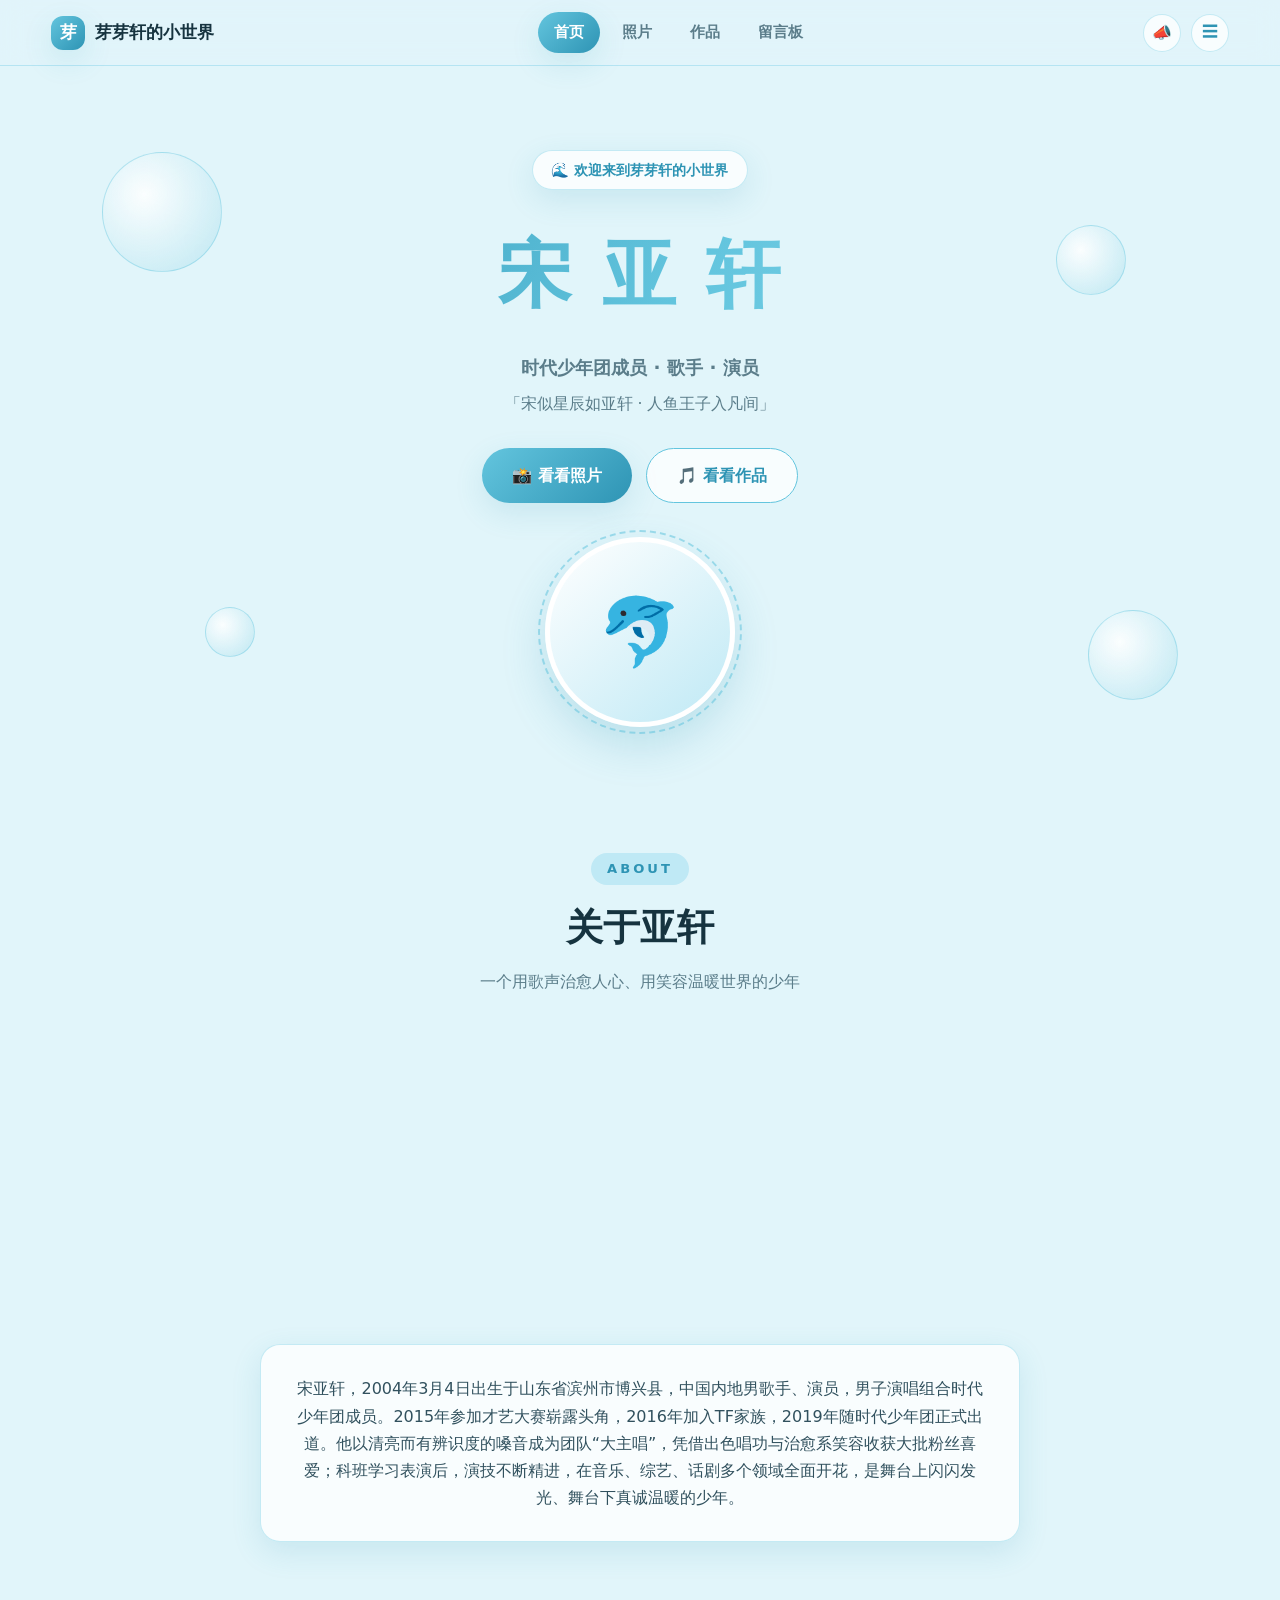
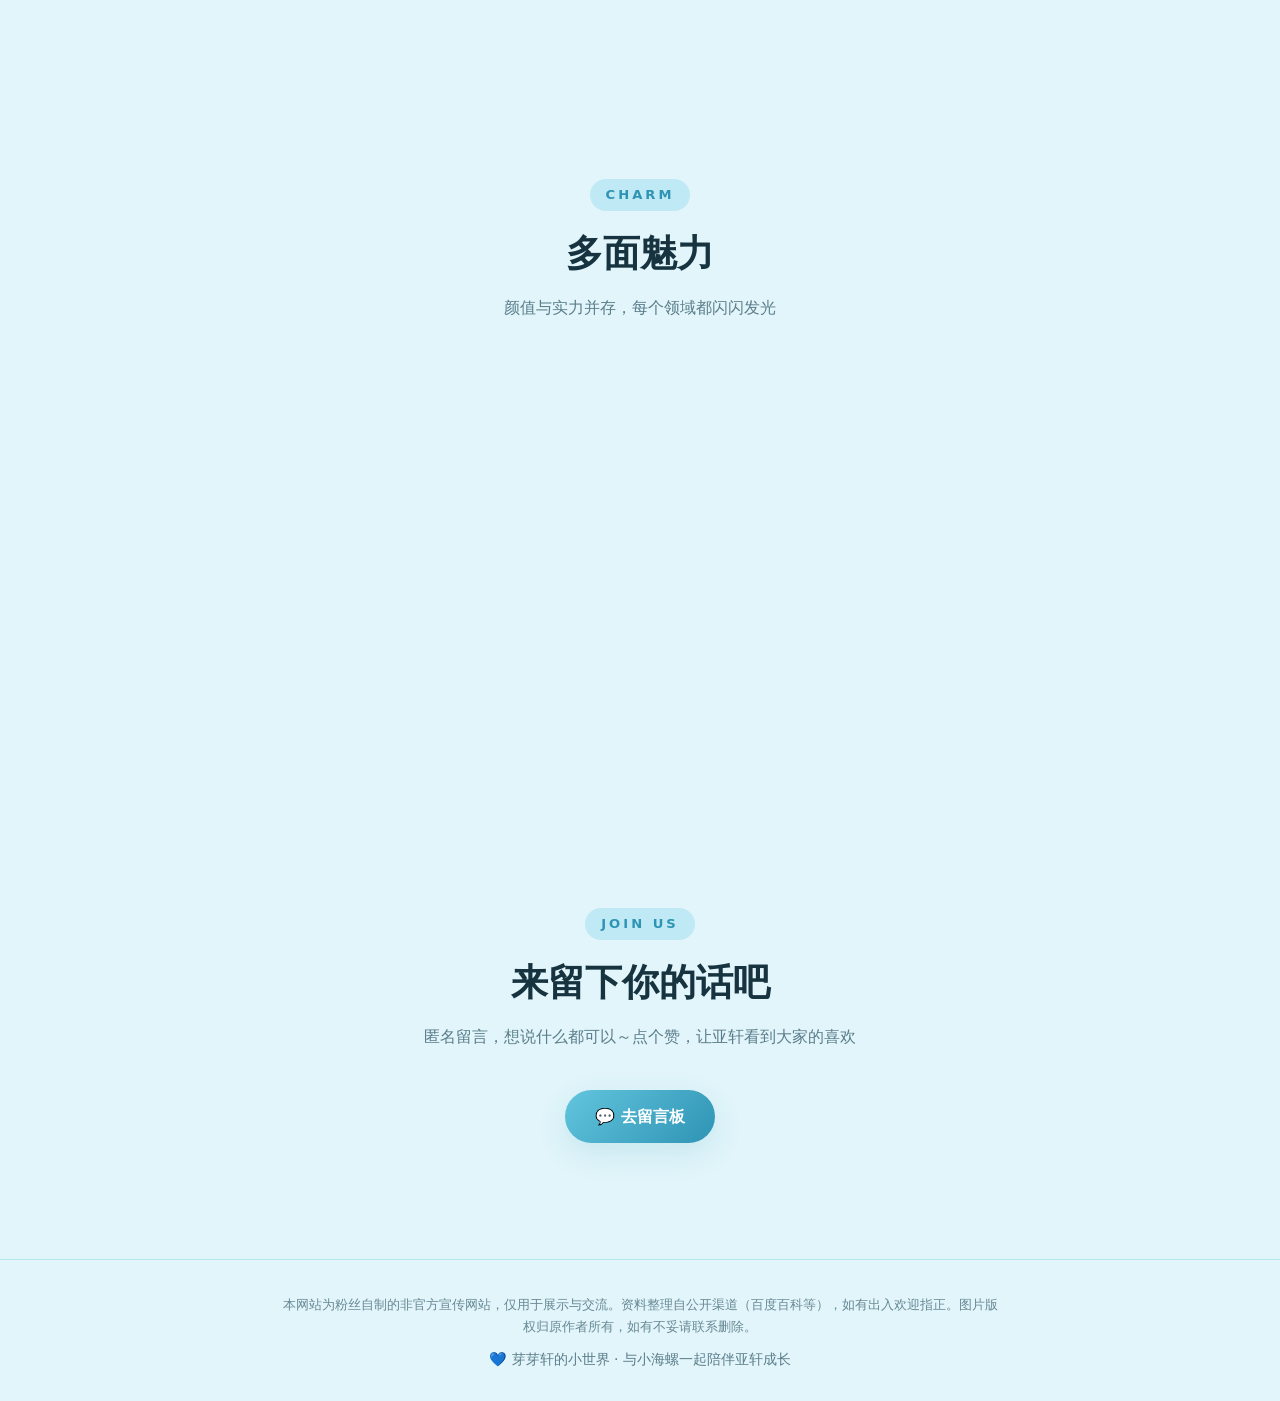
==== index.html @ c1d58aa1 "修正官方微博链接为 @时代少年团-宋亚轩" ====
﻿<!DOCTYPE html>
<html lang="zh-CN">
<head>
  <meta charset="UTF-8">
  <meta name="viewport" content="width=device-width, initial-scale=1.0">
  <title>芽芽轩的小世界 · 宋亚轩个人介绍网站</title>
  <meta name="description" content="欢迎来到芽芽轩的小世界！这里是歌手、演员、时代少年团成员宋亚轩的个人介绍网站，包含个人简介、照片、作品与互动留言。">
  <link rel="icon" type="image/svg+xml" href="favicon.svg">
  <link rel="stylesheet" href="css/style.css">
</head>
<body>

  <!-- 顶部导航 -->
  <nav class="nav">
    <a class="brand" href="index.html"><span class="logo-badge">芽</span>芽芽轩的小世界</a>
    <div class="nav-links">
      <a href="index.html">首页</a>
      <a href="photos.html">照片</a>
      <a href="works.html">作品</a>
      <a href="comments.html">留言板</a>
    </div>
    <div class="nav-extras">
      <a class="icon-btn" href="https://weibo.com/n/时代少年团-宋亚轩" target="_blank" rel="noopener" title="官方微博">📣</a>
      <button class="icon-btn nav-toggle" aria-label="菜单">☰</button>
    </div>
  </nav>

  <!-- Hero -->
  <header class="hero">
    <div class="bubbles" aria-hidden="true">
      <span class="bubble" style="width:120px;height:120px;top:12%;left:8%;"></span>
      <span class="bubble" style="width:70px;height:70px;top:22%;right:12%;animation-delay:1.2s;"></span>
      <span class="bubble" style="width:50px;height:50px;bottom:18%;left:16%;animation-delay:2s;"></span>
      <span class="bubble" style="width:90px;height:90px;bottom:12%;right:8%;animation-delay:.6s;"></span>
    </div>
    <div class="container">
      <span class="badge">🌊 欢迎来到芽芽轩的小世界</span>
      <h1>宋 亚 轩</h1>
      <p class="subtitle">时代少年团成员 · 歌手 · 演员</p>
      <p class="tagline">「宋似星辰如亚轩 · 人鱼王子入凡间」</p>
      <div class="cta">
        <a class="btn btn-primary" href="photos.html">📸 看看照片</a>
        <a class="btn btn-ghost" href="works.html">🎵 看看作品</a>
      </div>
      <div class="hero-avatar" aria-hidden="true">🐬</div>
    </div>
  </header>

  <!-- 个人简介 -->
  <section class="section" id="about">
    <div class="container">
      <div class="section-head reveal">
        <span class="kicker">ABOUT</span>
        <h2>关于亚轩</h2>
        <p>一个用歌声治愈人心、用笑容温暖世界的少年</p>
      </div>
      <div id="bioGrid" class="bio-grid"></div>
      <div class="about-text reveal">
        <p id="aboutText"></p>
      </div>
      <div id="statsRow" class="stats"></div>
    </div>
  </section>

  <!-- 个人能力 -->
  <section class="section" style="padding-top:0;">
    <div class="container">
      <div class="section-head reveal">
        <span class="kicker">CHARM</span>
        <h2>多面魅力</h2>
        <p>颜值与实力并存，每个领域都闪闪发光</p>
      </div>
      <div id="skillsGrid" class="skills-grid"></div>
    </div>
  </section>

  <!-- 去留言 -->
  <section class="section" style="padding-top:0;">
    <div class="container" style="text-align:center;">
      <div class="section-head reveal">
        <span class="kicker">JOIN US</span>
        <h2>来留下你的话吧</h2>
        <p>匿名留言，想说什么都可以～点个赞，让亚轩看到大家的喜欢</p>
      </div>
      <a class="btn btn-primary reveal" href="comments.html">💬 去留言板</a>
    </div>
  </section>

  <footer>
    <div class="container">
      <p class="disclaimer">本网站为粉丝自制的非官方宣传网站，仅用于展示与交流。资料整理自公开渠道（百度百科等），如有出入欢迎指正。图片版权归原作者所有，如有不妥请联系删除。</p>
      <p>💙 芽芽轩的小世界 · 与小海螺一起陪伴亚轩成长</p>
    </div>
  </footer>

  <button id="toTop" title="回到顶部">↑</button>
  <script src="js/data.js"></script>
  <script src="js/main.js"></script>
</body>
</html>
---- css/style.css ----
﻿/* ============ 芽芽轩的小世界 · 主题样式 ============ */
:root {
  --bg: #E1F5FA;            /* 主背景 · 青色 */
  --bg-soft: #F2FBFD;       /* 更浅的卡片底 */
  --primary: #63C5DE;       /* 主色 · 蓝色 */
  --primary-deep: #2E94B4;  /* 深一点的蓝（文字/描边用） */
  --primary-soft: #BFE9F5;  /* 浅蓝（hover 底色） */
  --ink: #16333F;           /* 主文字 */
  --muted: #5B7D8A;         /* 次要文字 */
  --card: rgba(255, 255, 255, 0.78);
  --card-border: rgba(99, 197, 222, 0.35);
  --shadow: 0 10px 30px rgba(46, 148, 180, 0.14);
  --shadow-hover: 0 18px 44px rgba(46, 148, 180, 0.22);
  --radius: 20px;
  --nav-h: 66px;
}

* { margin: 0; padding: 0; box-sizing: border-box; }

html { scroll-behavior: smooth; }

body {
  font-family: "PingFang SC", "Microsoft YaHei", "Noto Sans SC", system-ui, -apple-system, sans-serif;
  background: var(--bg);
  color: var(--ink);
  line-height: 1.7;
  min-height: 100vh;
  overflow-x: hidden;
}

a { color: var(--primary-deep); text-decoration: none; }
a:hover { color: var(--primary); }

img { max-width: 100%; display: block; }

.container { width: min(1120px, 92%); margin: 0 auto; }

/* ---------- 顶部导航 ---------- */
.nav {
  position: sticky; top: 0; z-index: 100;
  height: var(--nav-h);
  display: flex; align-items: center; justify-content: space-between;
  padding: 0 4vw;
  background: rgba(225, 245, 250, 0.82);
  backdrop-filter: blur(14px);
  -webkit-backdrop-filter: blur(14px);
  border-bottom: 1px solid var(--card-border);
}
.brand { display: flex; align-items: center; gap: 10px; font-weight: 800; font-size: 1.08rem; color: var(--ink); }
.brand .logo-badge {
  width: 34px; height: 34px; border-radius: 12px;
  background: linear-gradient(135deg, var(--primary), var(--primary-deep));
  color: #fff; display: grid; place-items: center; font-size: 1.05rem;
  box-shadow: var(--shadow);
}
.nav-links { display: flex; align-items: center; gap: 6px; }
.nav-links a {
  padding: 8px 16px; border-radius: 999px; color: var(--muted); font-weight: 600; font-size: 0.95rem;
  transition: all .2s ease;
}
.nav-links a:hover { color: var(--primary-deep); background: var(--primary-soft); }
.nav-links a.active { color: #fff; background: linear-gradient(135deg, var(--primary), var(--primary-deep)); box-shadow: var(--shadow); }
.nav-extras { display: flex; align-items: center; gap: 10px; }
.nav-extras .icon-btn {
  width: 38px; height: 38px; border-radius: 50%; display: grid; place-items: center;
  border: 1px solid var(--card-border); background: var(--card); color: var(--primary-deep);
  font-size: 1rem; cursor: pointer; transition: all .2s ease;
}
.nav-extras .icon-btn:hover { background: var(--primary-soft); transform: translateY(-2px); }

/* 移动端导航折叠 */
.nav-toggle { display: none; }
@media (max-width: 760px) {
  .nav-toggle { display: grid; }
  .nav-links {
    position: absolute; top: var(--nav-h); left: 0; right: 0;
    flex-direction: column; align-items: stretch; gap: 4px;
    background: rgba(225, 245, 250, 0.97); backdrop-filter: blur(14px);
    padding: 12px 4vw 18px; border-bottom: 1px solid var(--card-border);
    display: none;
  }
  .nav-links.open { display: flex; }
  .nav-links a { padding: 12px 16px; border-radius: 14px; }
}

/* ---------- 首页 Hero ---------- */
.hero {
  position: relative; text-align: center;
  padding: 84px 0 60px; overflow: hidden;
}
.hero .badge {
  display: inline-flex; align-items: center; gap: 8px;
  background: var(--card); border: 1px solid var(--card-border);
  color: var(--primary-deep); font-weight: 600; font-size: 0.9rem;
  padding: 7px 18px; border-radius: 999px; margin-bottom: 22px;
  box-shadow: var(--shadow);
}
.hero h1 {
  font-size: clamp(2.6rem, 8vw, 4.6rem); font-weight: 900; letter-spacing: 2px;
  background: linear-gradient(120deg, var(--primary-deep), var(--primary) 55%, #8FD9EC);
  -webkit-background-clip: text; background-clip: text; color: transparent;
}
.hero .subtitle { margin-top: 14px; font-size: 1.15rem; color: var(--muted); font-weight: 600; }
.hero .tagline { margin-top: 8px; font-size: 0.98rem; color: var(--muted); }
.hero .cta { margin-top: 30px; display: flex; gap: 14px; justify-content: center; flex-wrap: wrap; }
.btn {
  display: inline-flex; align-items: center; gap: 8px;
  padding: 13px 30px; border-radius: 999px; font-weight: 700; font-size: 1rem;
  border: none; cursor: pointer; transition: all .22s ease;
}
.btn-primary { background: linear-gradient(135deg, var(--primary), var(--primary-deep)); color: #fff; box-shadow: var(--shadow); }
.btn-primary:hover { transform: translateY(-3px); box-shadow: var(--shadow-hover); }
.btn-ghost { background: var(--card); color: var(--primary-deep); border: 1.5px solid var(--primary); }
.btn-ghost:hover { background: var(--primary-soft); transform: translateY(-3px); }

.hero-avatar {
  width: 190px; height: 190px; border-radius: 50%; margin: 34px auto 0;
  background: linear-gradient(140deg, #ffffff, var(--primary-soft));
  border: 5px solid #fff; box-shadow: var(--shadow-hover);
  display: grid; place-items: center; font-size: 4.2rem; position: relative;
}
.hero-avatar::after {
  content: ""; position: absolute; inset: -12px; border-radius: 50%;
  border: 2px dashed var(--primary); opacity: 0.55; animation: spin 26s linear infinite;
}
@keyframes spin { to { transform: rotate(360deg); } }

/* 漂浮气泡装饰 */
.bubbles { position: absolute; inset: 0; pointer-events: none; z-index: -1; }
.bubble {
  position: absolute; border-radius: 50%;
  background: radial-gradient(circle at 35% 35%, rgba(255,255,255,0.85), rgba(99,197,222,0.28));
  border: 1px solid rgba(99,197,222,0.4);
  animation: float 9s ease-in-out infinite;
}
@keyframes float { 0%,100% { transform: translateY(0); } 50% { transform: translateY(-26px); } }

/* ---------- 通用区块 ---------- */
.section { padding: 66px 0; }
.section-head { text-align: center; margin-bottom: 40px; }
.section-head .kicker {
  display: inline-block; font-size: 0.82rem; font-weight: 700; letter-spacing: 3px;
  color: var(--primary-deep); background: var(--primary-soft);
  padding: 5px 16px; border-radius: 999px; margin-bottom: 12px;
}
.section-head h2 { font-size: clamp(1.6rem, 4vw, 2.3rem); font-weight: 900; }
.section-head p { color: var(--muted); margin-top: 8px; max-width: 640px; margin-inline: auto; }

.card {
  background: var(--card); border: 1px solid var(--card-border);
  border-radius: var(--radius); box-shadow: var(--shadow);
  backdrop-filter: blur(6px);
  transition: transform .25s ease, box-shadow .25s ease;
}
.card:hover { transform: translateY(-6px); box-shadow: var(--shadow-hover); }

/* ---------- 简介档案卡 ---------- */
.bio-grid { display: grid; grid-template-columns: repeat(auto-fit, minmax(150px, 1fr)); gap: 16px; }
.fact {
  padding: 20px 16px; text-align: center;
  border-radius: 18px; background: var(--card); border: 1px solid var(--card-border);
  box-shadow: var(--shadow);
}
.fact .label { font-size: 0.82rem; color: var(--muted); font-weight: 600; }
.fact .value { font-size: 1.02rem; font-weight: 800; color: var(--ink); margin-top: 4px; }
.fact .value small { display: block; font-weight: 600; color: var(--muted); font-size: 0.78rem; margin-top: 2px; }

.about-text {
  max-width: 760px; margin: 34px auto 0; text-align: center;
  background: var(--card); border: 1px solid var(--card-border);
  padding: 30px 34px; border-radius: var(--radius); box-shadow: var(--shadow);
}
.about-text p { color: #31515e; }

/* ---------- 能力卡片 ---------- */
.skills-grid { display: grid; grid-template-columns: repeat(auto-fit, minmax(250px, 1fr)); gap: 18px; }
.skill { padding: 26px 24px; }
.skill .ico {
  width: 52px; height: 52px; border-radius: 16px; display: grid; place-items: center;
  font-size: 1.6rem; background: linear-gradient(135deg, var(--primary-soft), var(--bg));
  border: 1px solid var(--card-border); margin-bottom: 14px;
}
.skill h3 { font-size: 1.12rem; margin-bottom: 6px; }
.skill p { font-size: 0.92rem; color: var(--muted); }

/* ---------- 数据条 ---------- */
.stats { display: grid; grid-template-columns: repeat(auto-fit, minmax(150px, 1fr)); gap: 16px; margin-top: 44px; }
.stat {
  text-align: center; padding: 24px 12px; border-radius: 18px;
  background: linear-gradient(135deg, var(--primary), var(--primary-deep)); color: #fff;
  box-shadow: var(--shadow);
}
.stat .num { font-size: 2rem; font-weight: 900; }
.stat .cap { font-size: 0.88rem; opacity: 0.92; }

/* ---------- 作品页 ---------- */
.tabs { display: flex; flex-wrap: wrap; gap: 10px; justify-content: center; margin-bottom: 34px; }
.tab {
  padding: 9px 22px; border-radius: 999px; border: 1.5px solid var(--primary);
  background: var(--card); color: var(--primary-deep); font-weight: 700; font-size: 0.95rem;
  cursor: pointer; transition: all .2s ease;
}
.tab:hover { background: var(--primary-soft); }
.tab.active { background: linear-gradient(135deg, var(--primary), var(--primary-deep)); color: #fff; box-shadow: var(--shadow); }

.works-grid { display: grid; grid-template-columns: repeat(auto-fill, minmax(300px, 1fr)); gap: 20px; }
.work { padding: 24px; position: relative; overflow: hidden; }
.work .tag {
  display: inline-block; font-size: 0.74rem; font-weight: 700; letter-spacing: 1px;
  color: var(--primary-deep); background: var(--primary-soft);
  padding: 3px 12px; border-radius: 999px; margin-bottom: 12px;
}
.work h3 { font-size: 1.18rem; margin-bottom: 8px; }
.work .meta { font-size: 0.86rem; color: var(--muted); font-weight: 600; margin-bottom: 8px; }
.work p { font-size: 0.92rem; color: #3a5c69; }
.work .chip-row { margin-top: 12px; display: flex; flex-wrap: wrap; gap: 6px; }
.chip {
  font-size: 0.76rem; font-weight: 600; color: var(--muted);
  background: var(--bg); border: 1px solid var(--card-border);
  padding: 3px 10px; border-radius: 999px;
}

/* ---------- 照片墙 ---------- */
.gallery { columns: 4 220px; column-gap: 16px; }
.g-item { break-inside: avoid; margin-bottom: 16px; border-radius: 18px; overflow: hidden; cursor: zoom-in; position: relative; box-shadow: var(--shadow); }
.g-item img { width: 100%; transition: transform .4s ease; }
.g-item:hover img { transform: scale(1.05); }
.g-item .cap {
  position: absolute; left: 0; right: 0; bottom: 0; padding: 26px 14px 12px;
  background: linear-gradient(transparent, rgba(22, 51, 63, 0.62));
  color: #fff; font-size: 0.85rem; font-weight: 600; opacity: 0; transition: opacity .25s ease;
}
.g-item:hover .cap { opacity: 1; }

/* 灯箱 */
.lightbox {
  position: fixed; inset: 0; z-index: 200; display: none;
  background: rgba(14, 34, 46, 0.88); backdrop-filter: blur(6px);
  align-items: center; justify-content: center; flex-direction: column; gap: 14px;
}
.lightbox.open { display: flex; }
.lightbox img { max-width: 88vw; max-height: 80vh; border-radius: 14px; box-shadow: 0 24px 70px rgba(0,0,0,0.5); }
.lightbox .lb-cap { color: #EAF8FD; font-size: 0.95rem; }
.lb-btn {
  position: absolute; top: 50%; transform: translateY(-50%);
  width: 48px; height: 48px; border-radius: 50%; border: none; cursor: pointer;
  background: rgba(255,255,255,0.14); color: #fff; font-size: 1.3rem;
  transition: background .2s;
}
.lb-btn:hover { background: var(--primary); }
.lb-prev { left: 3vw; } .lb-next { right: 3vw; }
.lb-close { position: absolute; top: 20px; right: 24px; font-size: 1.6rem; background: none; border: none; color: #fff; cursor: pointer; }

/* ---------- 留言板 ---------- */
.notice {
  display: flex; gap: 12px; align-items: flex-start;
  background: #FFF8E6; border: 1px solid #F2D57E; color: #8a6d1a;
  padding: 14px 18px; border-radius: 16px; font-size: 0.92rem; margin-bottom: 26px;
}
.comment-form { padding: 24px; margin-bottom: 30px; }
.comment-form textarea {
  width: 100%; min-height: 110px; resize: vertical; padding: 14px 16px;
  border: 1.5px solid var(--primary); border-radius: 14px; font-size: 1rem;
  font-family: inherit; background: var(--bg-soft); color: var(--ink); outline: none;
  transition: box-shadow .2s;
}
.comment-form textarea:focus { box-shadow: 0 0 0 4px rgba(99,197,222,0.25); }
.form-foot { display: flex; align-items: center; justify-content: space-between; margin-top: 12px; gap: 12px; flex-wrap: wrap; }
.form-foot .hint { font-size: 0.84rem; color: var(--muted); }
.btn-like { background: linear-gradient(135deg, var(--primary), var(--primary-deep)); color: #fff; }

.toolbar { display: flex; align-items: center; justify-content: space-between; gap: 12px; margin-bottom: 20px; flex-wrap: wrap; }
.toolbar .count { color: var(--muted); font-weight: 600; font-size: 0.95rem; }
.sort-btns { display: flex; gap: 8px; }
.sort-btn {
  padding: 7px 18px; border-radius: 999px; border: 1.5px solid var(--primary);
  background: var(--card); color: var(--primary-deep); font-weight: 700; font-size: 0.88rem; cursor: pointer; transition: all .2s;
}
.sort-btn.active { background: linear-gradient(135deg, var(--primary), var(--primary-deep)); color: #fff; }

.comment-list { display: flex; flex-direction: column; gap: 14px; }
.cmt { padding: 18px 22px; }
.cmt .cmt-head { display: flex; align-items: center; gap: 10px; margin-bottom: 8px; }
.cmt .avatar {
  width: 34px; height: 34px; border-radius: 50%; flex-shrink: 0;
  background: linear-gradient(135deg, var(--primary), var(--primary-deep));
  color: #fff; display: grid; place-items: center; font-size: 0.85rem; font-weight: 700;
}
.cmt .anon { font-weight: 800; font-size: 0.92rem; }
.cmt .time { font-size: 0.78rem; color: var(--muted); }
.cmt .cmt-text { color: #2c4e5c; font-size: 0.98rem; word-break: break-word; }
.cmt .cmt-foot { margin-top: 10px; display: flex; align-items: center; gap: 12px; }
.like-btn {
  display: inline-flex; align-items: center; gap: 6px;
  border: 1.5px solid var(--card-border); background: var(--bg-soft);
  color: var(--muted); font-weight: 700; font-size: 0.86rem;
  padding: 5px 14px; border-radius: 999px; cursor: pointer; transition: all .2s;
}
.like-btn:hover { border-color: var(--primary); color: var(--primary-deep); }
.like-btn.liked { background: var(--primary-soft); color: var(--primary-deep); border-color: var(--primary); }

.empty { text-align: center; color: var(--muted); padding: 40px 0; }

/* ---------- 页脚 ---------- */
footer { margin-top: 50px; padding: 34px 0 30px; text-align: center; border-top: 1px solid var(--card-border); color: var(--muted); font-size: 0.88rem; }
footer .disclaimer { max-width: 720px; margin: 0 auto 10px; font-size: 0.8rem; opacity: 0.9; }

/* 回到顶部 */
#toTop {
  position: fixed; right: 22px; bottom: 22px; z-index: 90;
  width: 46px; height: 46px; border-radius: 50%; border: none; cursor: pointer;
  background: linear-gradient(135deg, var(--primary), var(--primary-deep)); color: #fff;
  font-size: 1.1rem; box-shadow: var(--shadow); opacity: 0; visibility: hidden; transform: translateY(12px);
  transition: all .3s ease;
}
#toTop.show { opacity: 1; visibility: visible; transform: translateY(0); }
#toTop:hover { transform: translateY(-3px); }

/* 入场动画 */
.reveal { opacity: 0; transform: translateY(26px); transition: opacity .6s ease, transform .6s ease; }
.reveal.in { opacity: 1; transform: none; }

/* 页面标题区 */
.page-head { text-align: center; padding: 70px 0 10px; }
.page-head .kicker {
  display: inline-block; font-size: 0.82rem; font-weight: 700; letter-spacing: 3px;
  color: var(--primary-deep); background: var(--primary-soft);
  padding: 5px 16px; border-radius: 999px; margin-bottom: 12px;
}
.page-head h1 { font-size: clamp(1.9rem, 5vw, 2.8rem); font-weight: 900; }
.page-head p { color: var(--muted); margin-top: 10px; }

@media (max-width: 640px) {
  .section { padding: 48px 0; }
  .hero { padding: 56px 0 44px; }
}
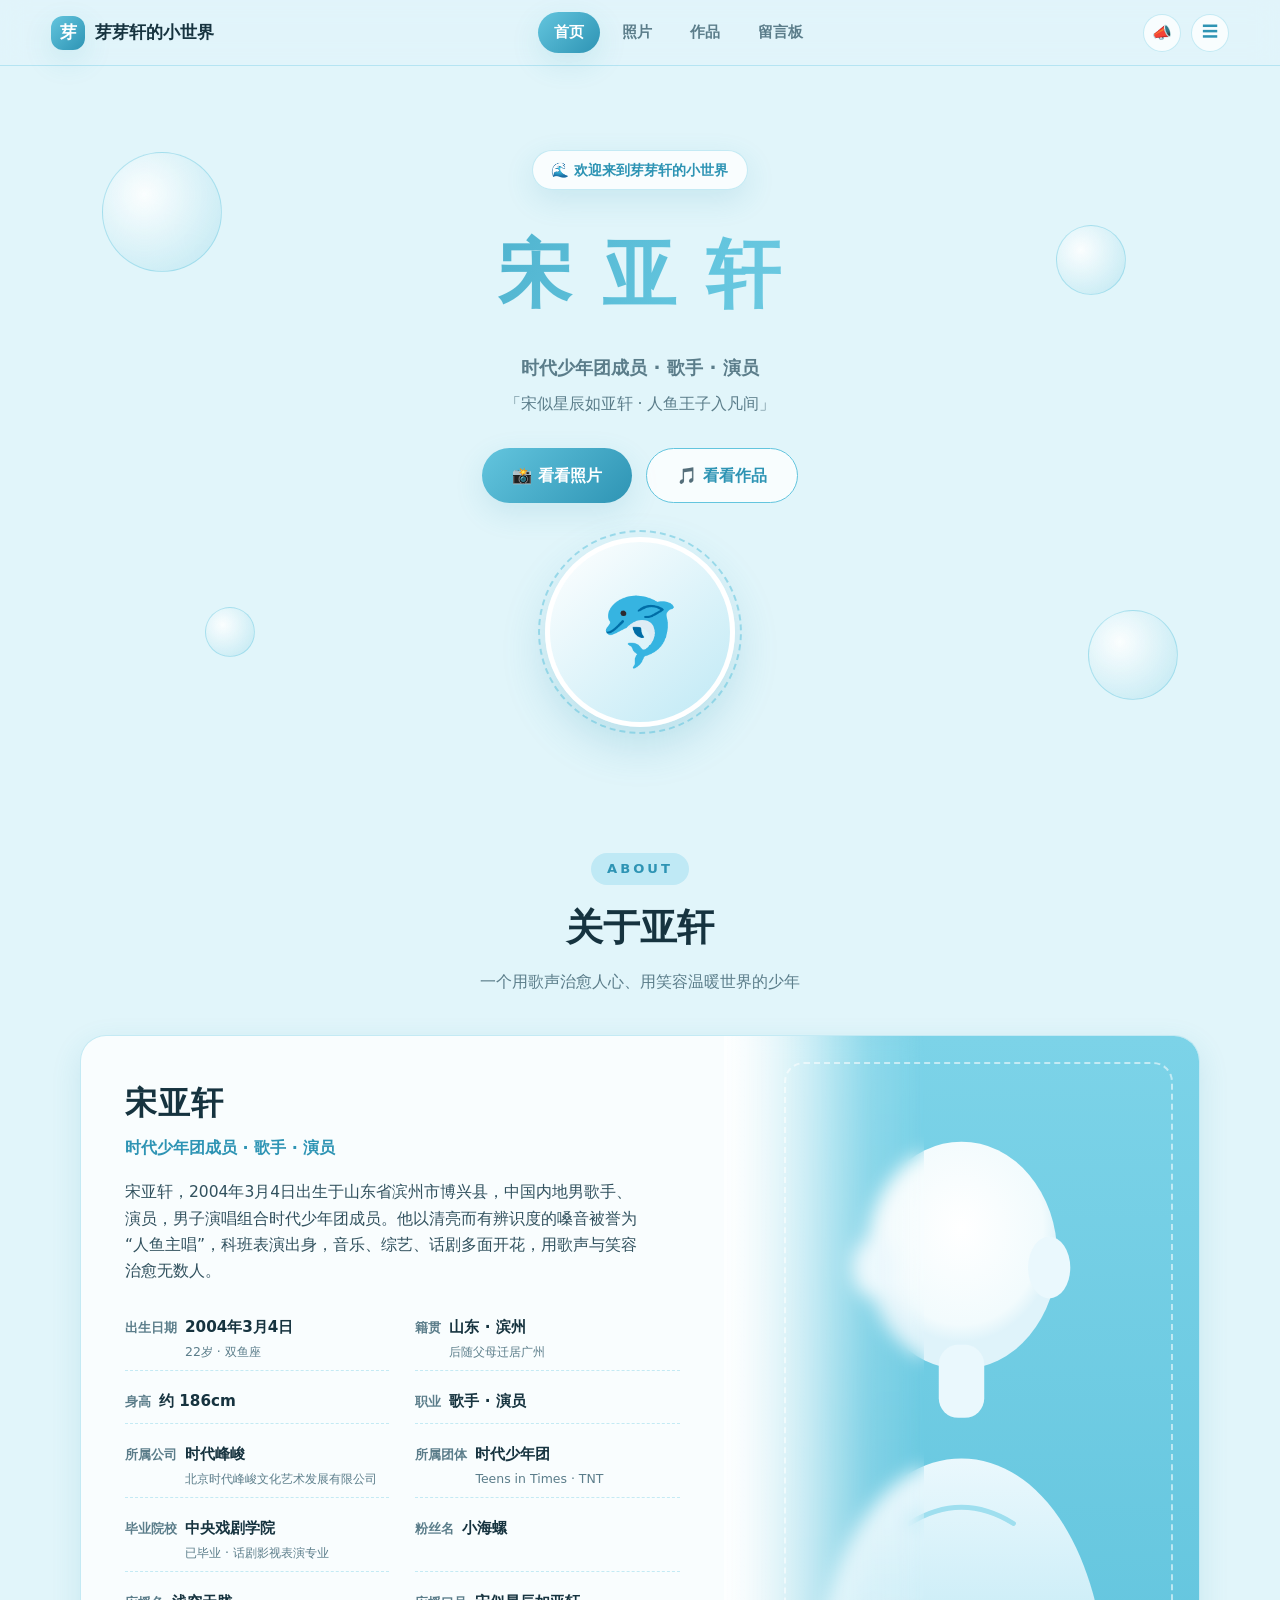
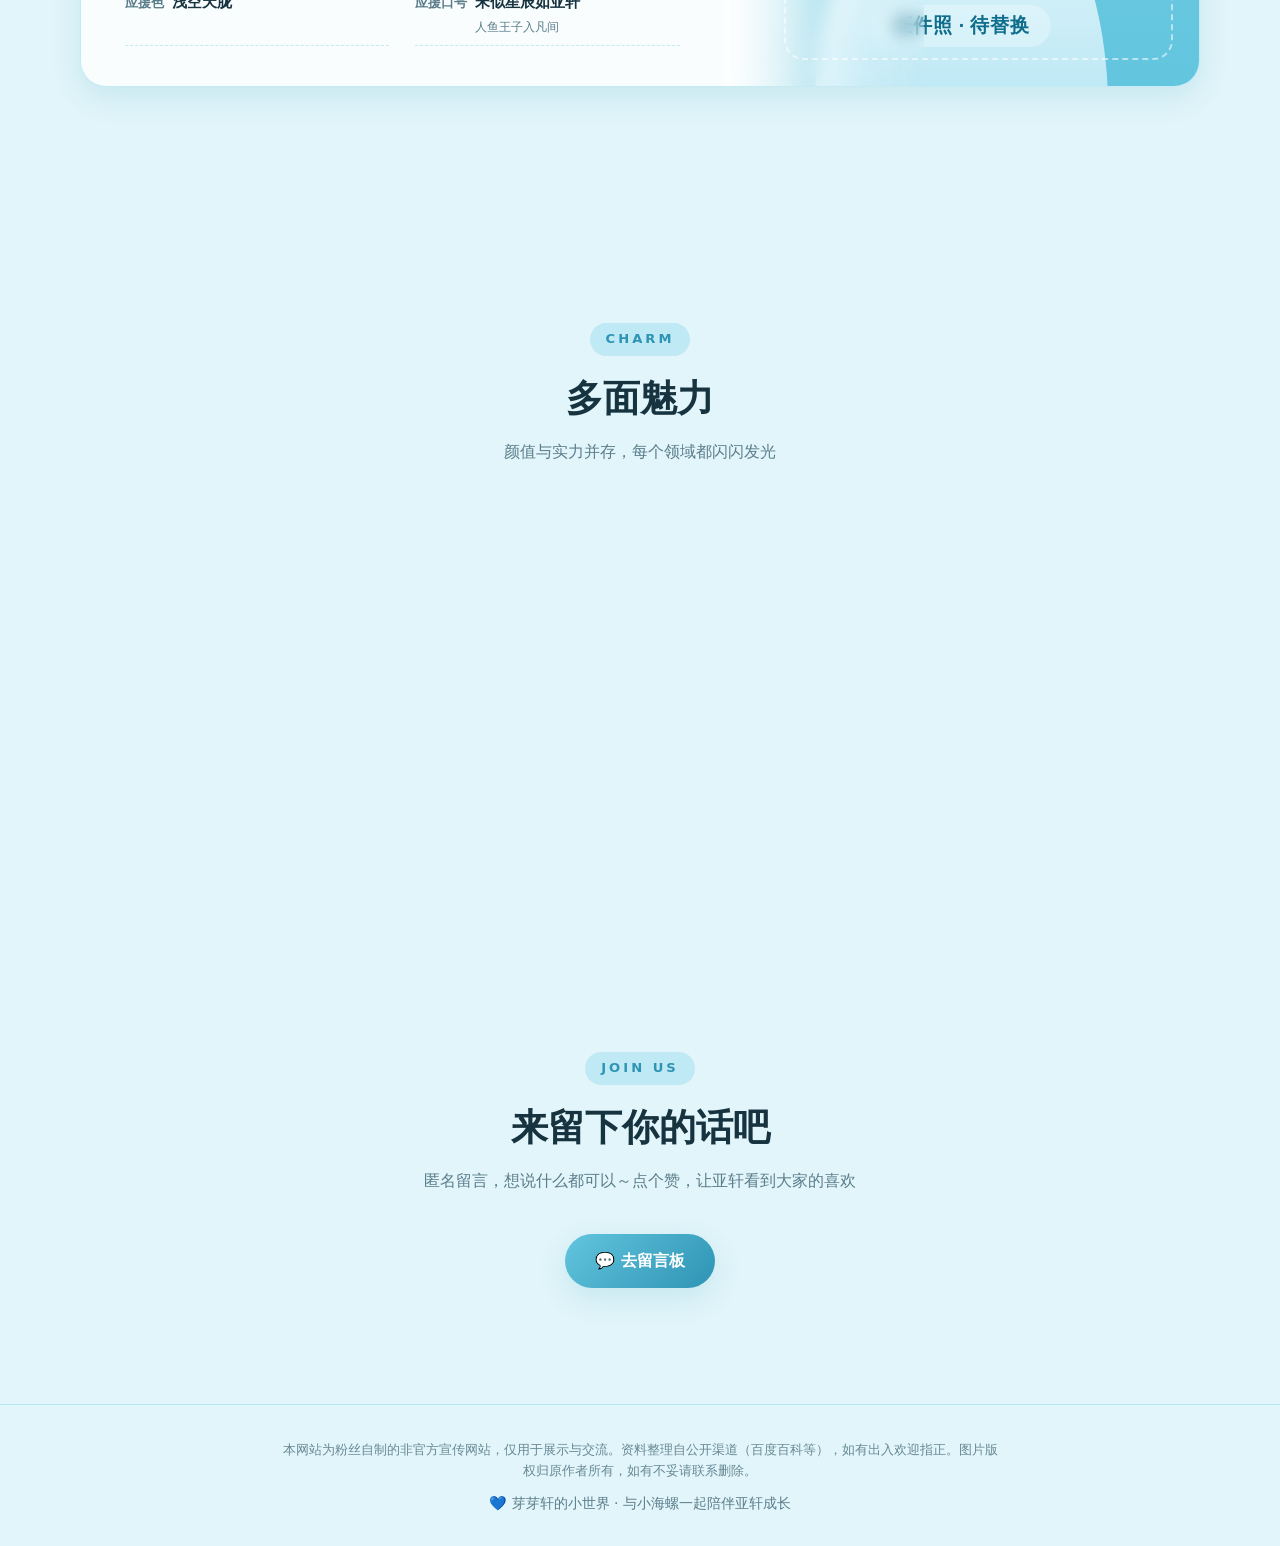
==== commit 961acf44: "关于亚轩改为百科式版式：左侧简介信息列表，右侧蓝底证件照占位，中间模糊虚化过渡；档案数据扩充" ====
--- a/index.html
+++ b/index.html
@@ -1,4 +1,4 @@
-﻿<!DOCTYPE html>
+<!DOCTYPE html>
 <html lang="zh-CN">
 <head>
   <meta charset="UTF-8">
@@ -54,9 +54,18 @@
         <h2>关于亚轩</h2>
         <p>一个用歌声治愈人心、用笑容温暖世界的少年</p>
       </div>
-      <div id="bioGrid" class="bio-grid"></div>
-      <div class="about-text reveal">
-        <p id="aboutText"></p>
+      <div class="profile-layout reveal">
+        <div class="profile-text">
+          <h3 class="p-name">宋亚轩</h3>
+          <p class="p-role">时代少年团成员 · 歌手 · 演员</p>
+          <p class="p-about" id="aboutText"></p>
+          <div id="profileInfo" class="info-list"></div>
+        </div>
+        <div class="profile-photo">
+          <img src="photos/id-photo.svg" alt="宋亚轩证件照（占位）">
+          <div class="photo-blur"></div>
+          <div class="photo-ring"></div>
+        </div>
       </div>
       <div id="statsRow" class="stats"></div>
     </div>
--- a/css/style.css
+++ b/css/style.css
@@ -334,3 +334,64 @@
   .section { padding: 48px 0; }
   .hero { padding: 56px 0 44px; }
 }
+
+/* ---------- 关于亚轩 · 百度百科式版式（左简介 / 右证件照 / 中间虚化） ---------- */
+.profile-layout {
+  display: grid;
+  grid-template-columns: 1.15fr 0.85fr;
+  align-items: center;
+  gap: 0;
+  margin-top: 40px;
+  background: var(--card);
+  border: 1px solid var(--card-border);
+  border-radius: 26px;
+  box-shadow: var(--shadow);
+  overflow: hidden;
+  position: relative;
+}
+.profile-text { padding: 40px 44px; }
+.profile-text .p-name { font-size: 2rem; font-weight: 900; letter-spacing: 1px; }
+.profile-text .p-role { color: var(--primary-deep); font-weight: 700; font-size: 1rem; margin-top: 4px; }
+.profile-text .p-about { color: #31515e; margin: 18px 0 22px; font-size: 0.97rem; max-width: 520px; }
+
+.info-list { display: grid; grid-template-columns: 1fr 1fr; gap: 10px 26px; }
+.info-row { display: flex; align-items: baseline; gap: 8px; padding: 8px 0; border-bottom: 1px dashed rgba(99,197,222,0.35); }
+.info-row .il { flex-shrink: 0; font-size: 0.84rem; color: var(--muted); font-weight: 700; }
+.info-row .iv { font-size: 0.95rem; font-weight: 700; color: var(--ink); }
+.info-row .iv small { display: block; font-weight: 500; color: var(--muted); font-size: 0.78rem; }
+
+/* 右侧证件照 + 中间模糊虚化过渡 */
+.profile-photo { position: relative; align-self: stretch; min-height: 480px; }
+.profile-photo img {
+  position: absolute; inset: 0; width: 100%; height: 100%; object-fit: cover;
+  -webkit-mask-image: linear-gradient(to right, transparent 0%, #000 30%);
+  mask-image: linear-gradient(to right, transparent 0%, #000 30%);
+}
+.photo-blur {
+  position: absolute; top: 0; left: 0; bottom: 0; width: 42%;
+  background: linear-gradient(to right, var(--card), rgba(255,255,255,0.25) 55%, transparent);
+  -webkit-backdrop-filter: blur(9px);
+  backdrop-filter: blur(9px);
+  pointer-events: none;
+}
+.photo-ring {
+  position: absolute; right: 26px; top: 26px; bottom: 26px; left: 60px;
+  border: 2px dashed rgba(255,255,255,0.55); border-radius: 20px; pointer-events: none;
+}
+
+@media (max-width: 900px) {
+  .profile-layout { grid-template-columns: 1fr; }
+  .profile-text { padding: 28px 24px; }
+  .profile-photo { order: -1; min-height: 420px; }
+  .profile-photo img {
+    -webkit-mask-image: linear-gradient(to bottom, #000 72%, transparent);
+    mask-image: linear-gradient(to bottom, #000 72%, transparent);
+  }
+  .photo-blur {
+    top: auto; left: 0; right: 0; bottom: 0; width: auto; height: 34%;
+    background: linear-gradient(to bottom, transparent, var(--card));
+  }
+}
+@media (max-width: 560px) {
+  .info-list { grid-template-columns: 1fr; }
+}
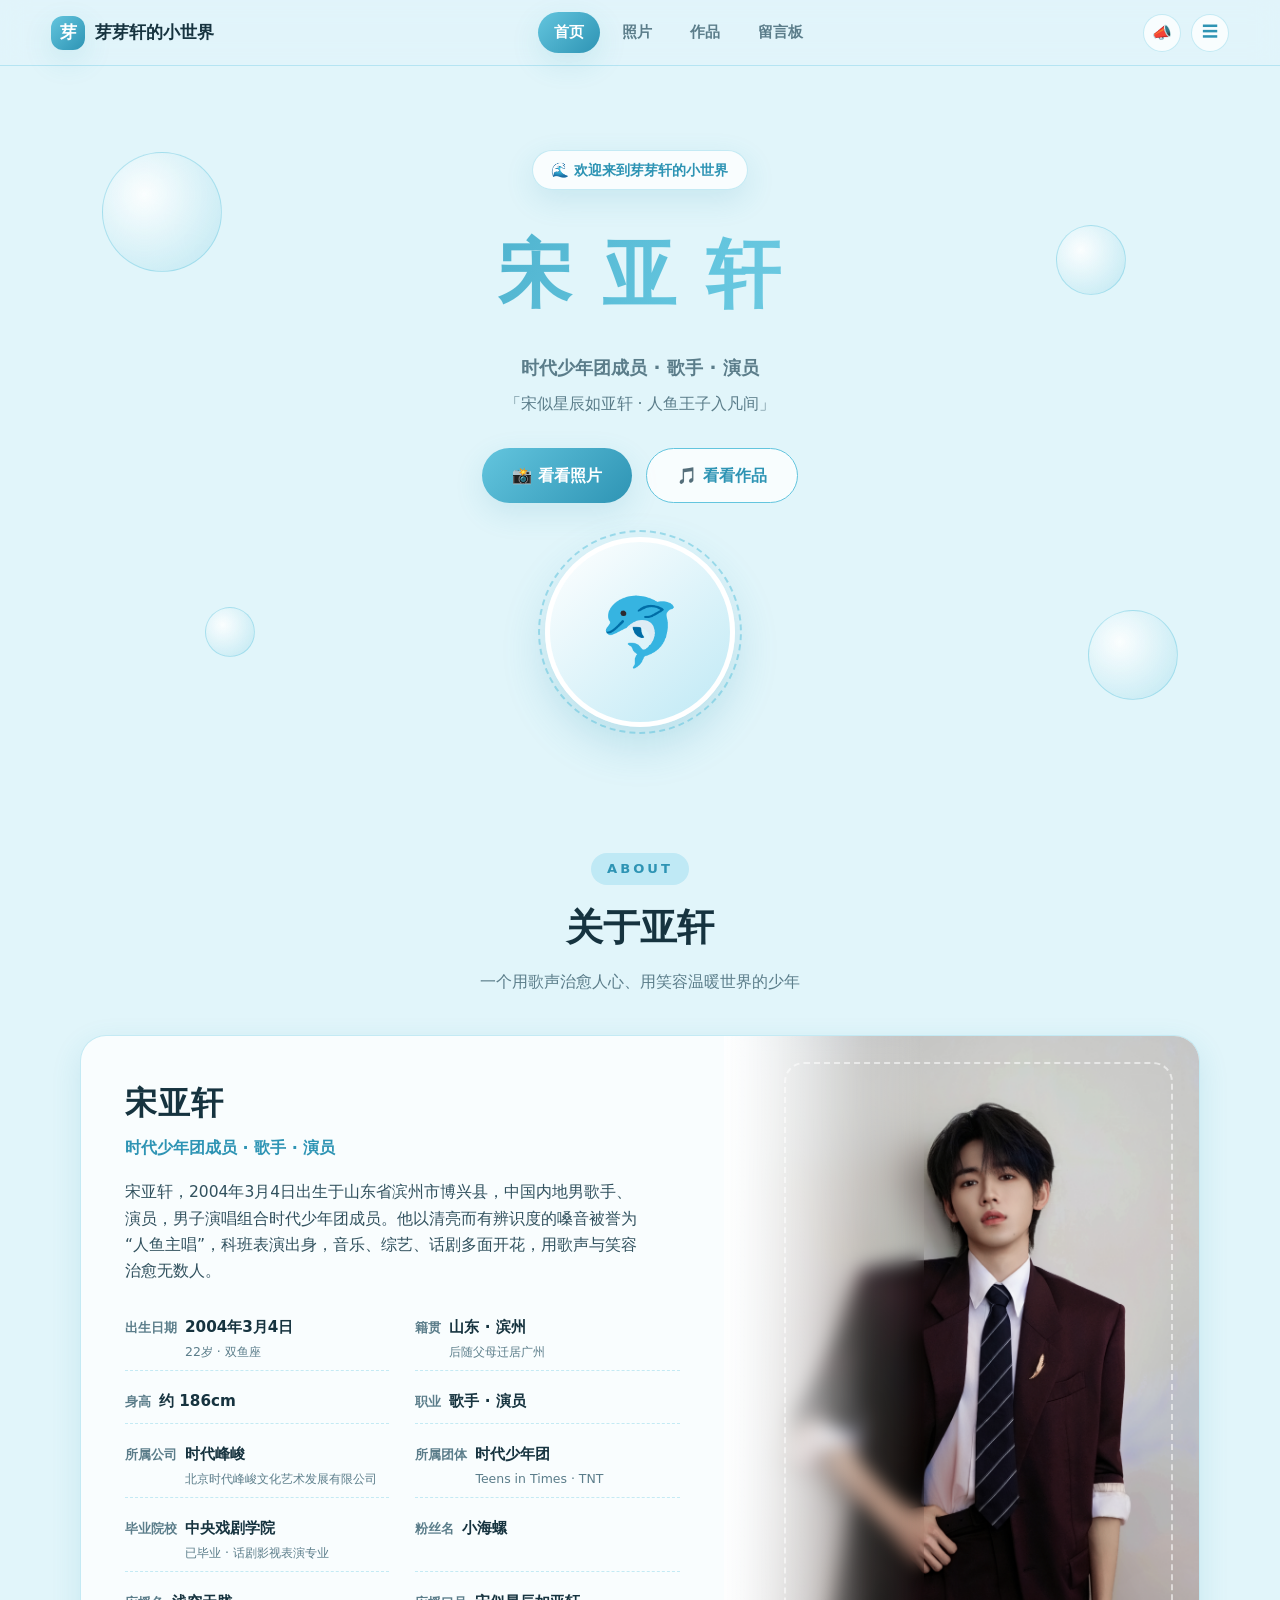
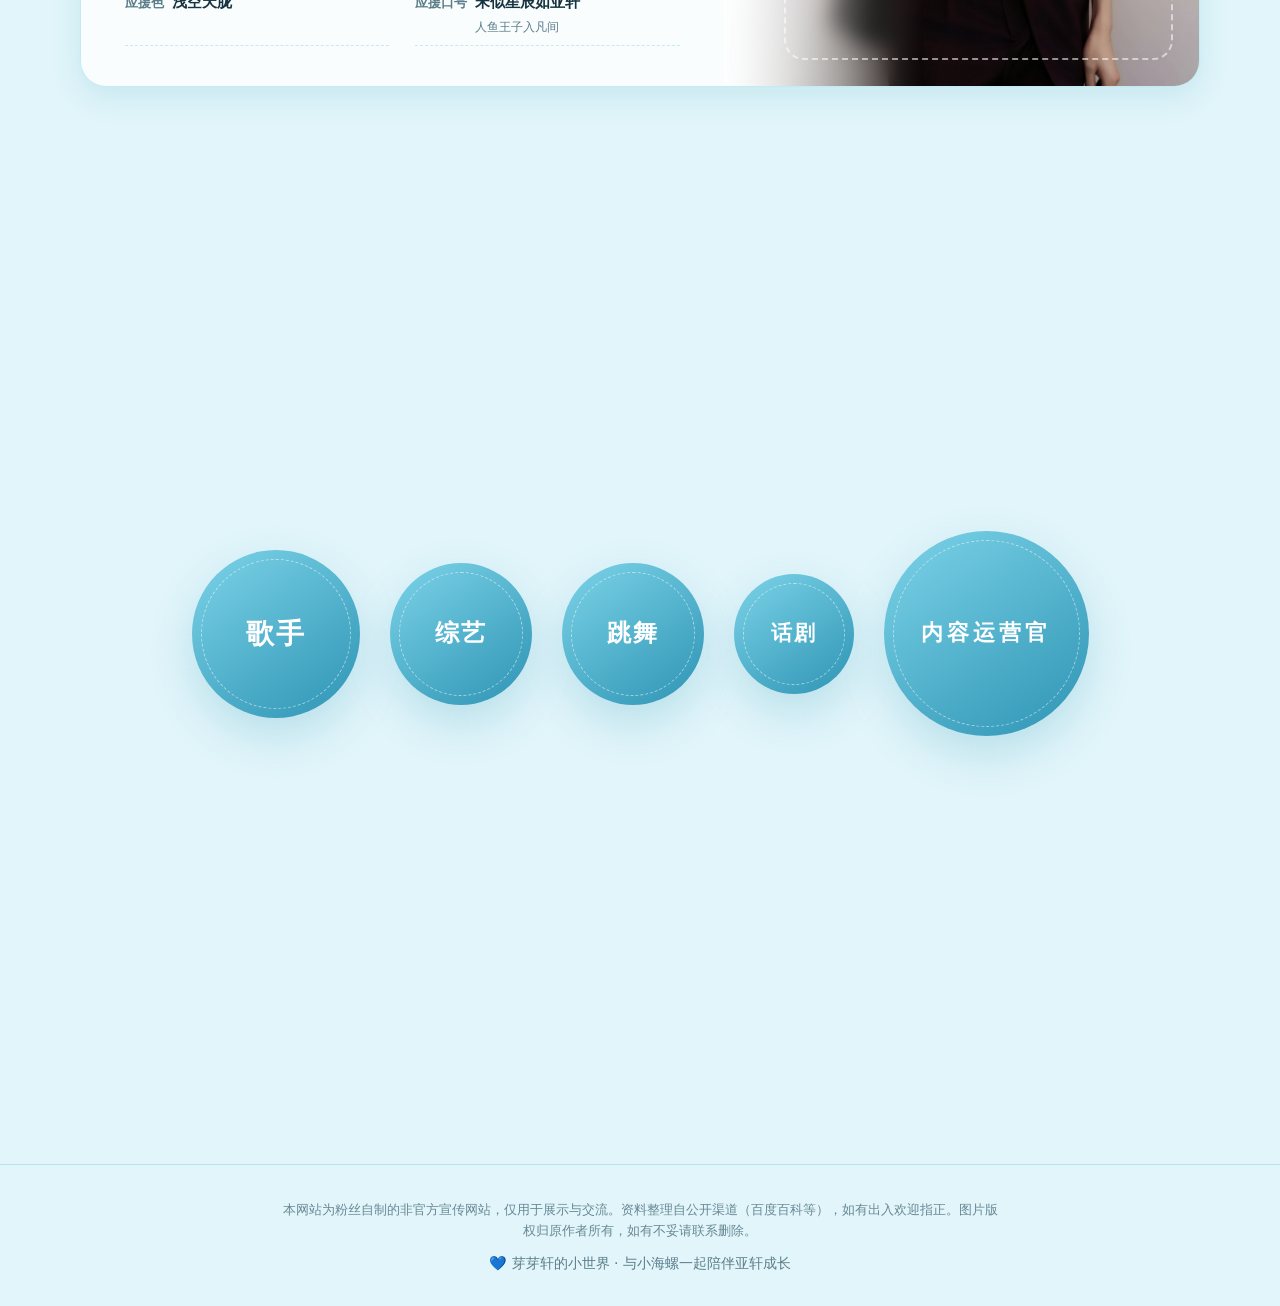
==== commit d671c399: "照片墙进入即显示全部真实照片（去掉懒加载和入场隐藏）；多面魅力改为气泡样式（歌手/综艺/跳舞/话剧/内容运营官）；首页证件照换用真实照片" ====
--- a/index.html
+++ b/index.html
@@ -62,7 +62,7 @@
           <div id="profileInfo" class="info-list"></div>
         </div>
         <div class="profile-photo">
-          <img src="photos/id-photo.svg" alt="宋亚轩证件照（占位）">
+          <img src="photos/idph.jpg" alt="宋亚轩证件照">
           <div class="photo-blur"></div>
           <div class="photo-ring"></div>
         </div>
@@ -79,7 +79,7 @@
         <h2>多面魅力</h2>
         <p>颜值与实力并存，每个领域都闪闪发光</p>
       </div>
-      <div id="skillsGrid" class="skills-grid"></div>
+      <div id="skillsGrid" class="charm-bubbles"></div>
     </div>
   </section>
 
--- a/css/style.css
+++ b/css/style.css
@@ -395,3 +395,33 @@
 @media (max-width: 560px) {
   .info-list { grid-template-columns: 1fr; }
 }
+
+/* ---------- 多面魅力 · 气泡 ---------- */
+.charm-bubbles {
+  display: flex; flex-wrap: wrap; justify-content: center; align-items: center;
+  gap: 30px; padding: 26px 0 10px;
+}
+.bubble-tag {
+  display: grid; place-items: center;
+  border-radius: 50%;
+  background: linear-gradient(145deg, #7CD3E8, var(--primary-deep));
+  color: #fff; font-weight: 800; letter-spacing: 2px;
+  box-shadow: var(--shadow-hover);
+  animation: float 5.5s ease-in-out infinite;
+  position: relative;
+  transition: transform .25s ease;
+}
+.bubble-tag::after {
+  content: ""; position: absolute; inset: 9px; border-radius: inherit;
+  border: 1.5px dashed rgba(255,255,255,0.5); pointer-events: none;
+}
+.bubble-tag:hover { transform: scale(1.07); }
+.bubble-tag.lg   { width: 168px; height: 168px; font-size: 1.75rem; }
+.bubble-tag.md   { width: 142px; height: 142px; font-size: 1.5rem; }
+.bubble-tag.sm   { width: 120px; height: 120px; font-size: 1.3rem; }
+.bubble-tag.wide { width: 205px; height: 205px; font-size: 1.35rem; letter-spacing: 4px; }
+.bubble-tag:nth-child(even) { animation-delay: 1s; }
+.bubble-tag:nth-child(3n)   { animation-delay: .5s; }
+
+/* 照片加载前的底色，避免大图加载时空白 */
+.g-item { background: linear-gradient(135deg, var(--primary-soft), var(--bg)); }
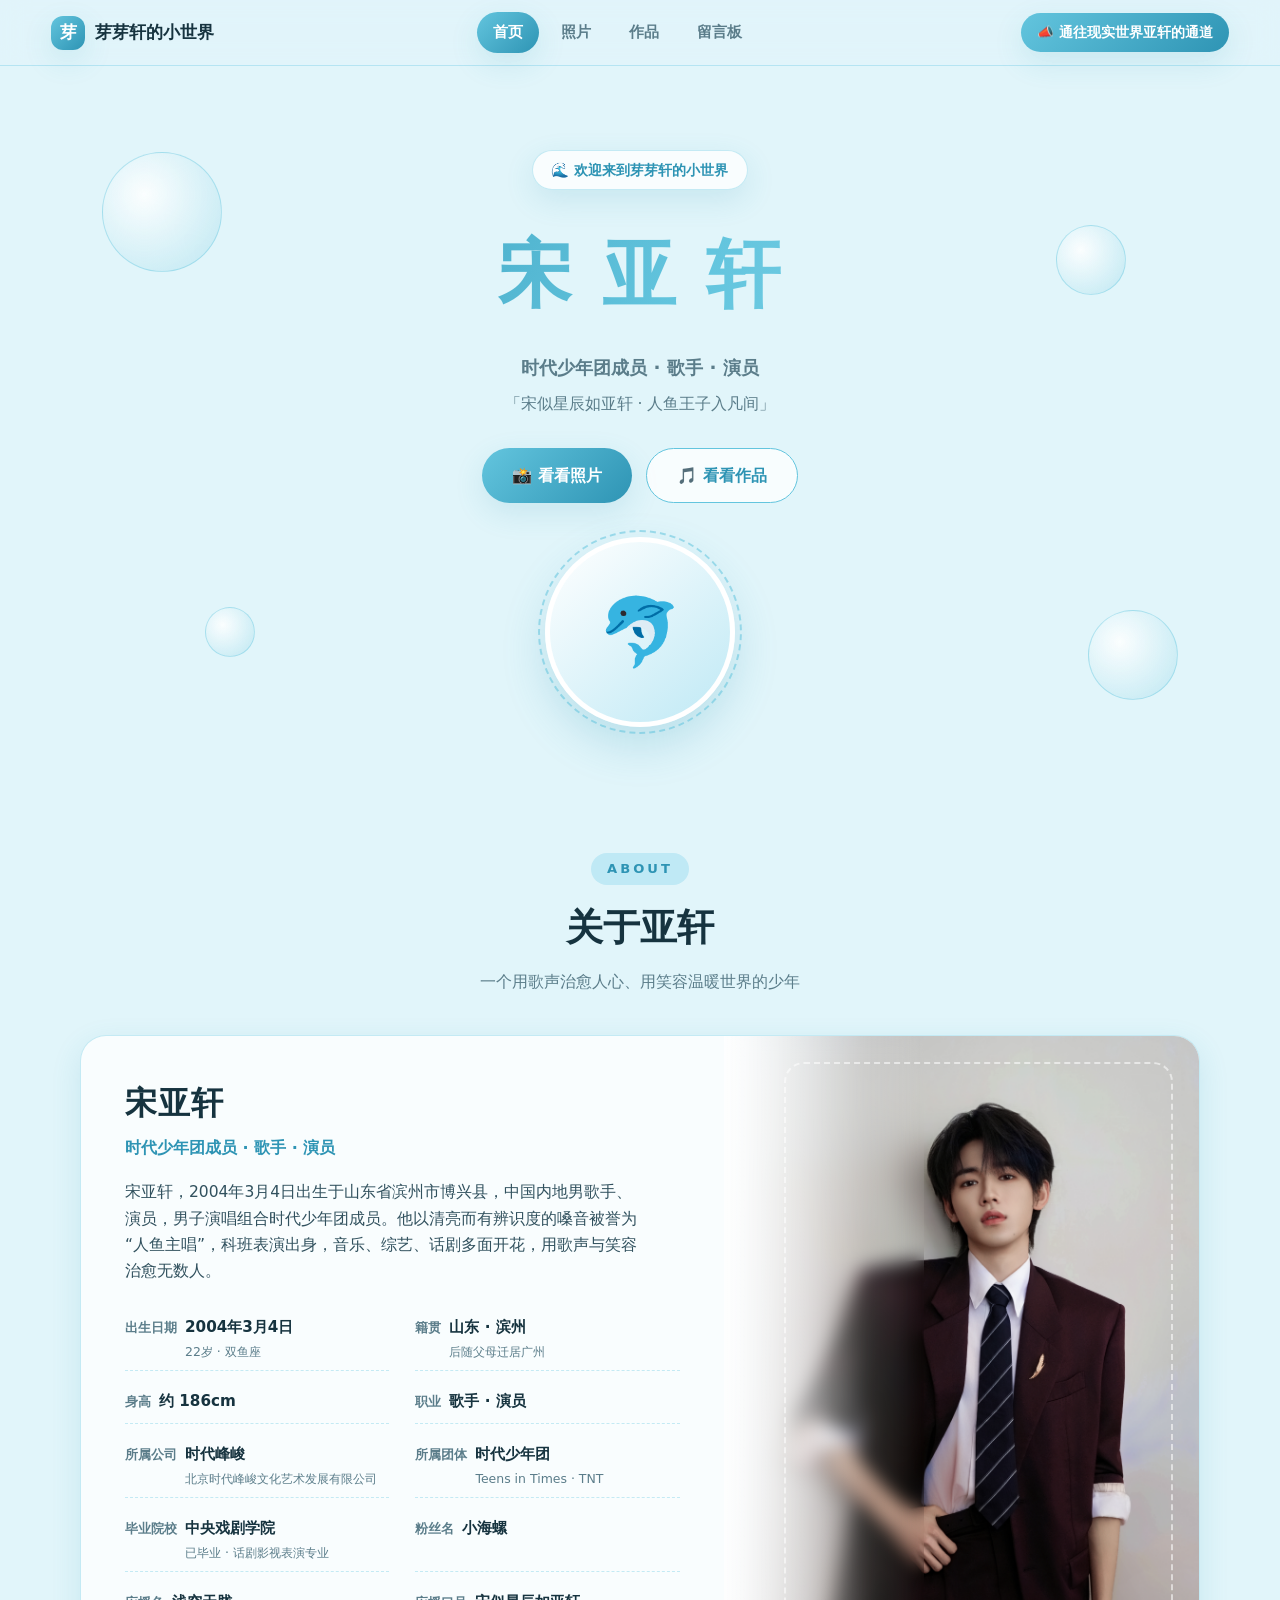
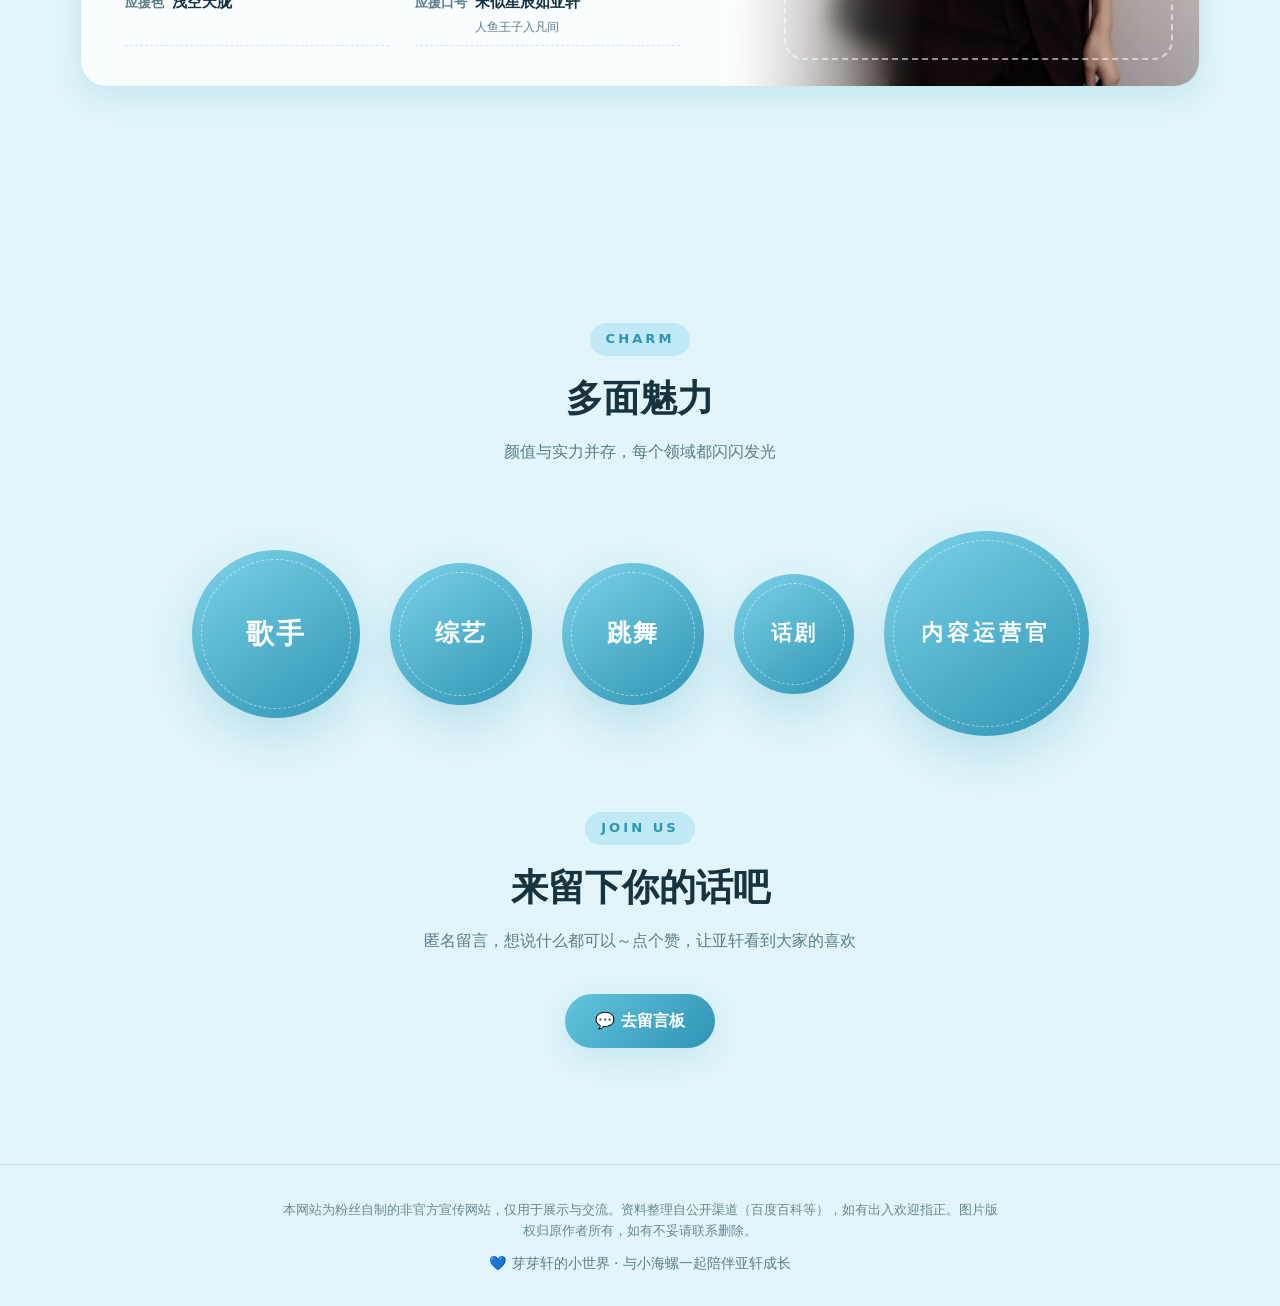
==== commit 956e3a5d: "个人音乐整卡可点击跳转QQ音乐并加绿色按钮；顶部微博按钮加文字、移除折叠菜单键；留言板改为本地轻量版（固定10条原始评论，留言即时显示但不保存）" ====
--- a/index.html
+++ b/index.html
@@ -20,8 +20,7 @@
       <a href="comments.html">留言板</a>
     </div>
     <div class="nav-extras">
-      <a class="icon-btn" href="https://weibo.com/n/时代少年团-宋亚轩" target="_blank" rel="noopener" title="官方微博">📣</a>
-      <button class="icon-btn nav-toggle" aria-label="菜单">☰</button>
+      <a class="weibo-link" href="https://weibo.com/n/时代少年团-宋亚轩" target="_blank" rel="noopener" title="通往现实世界亚轩的通道">📣 通往现实世界亚轩的通道</a>
     </div>
   </nav>
 
--- a/css/style.css
+++ b/css/style.css
@@ -1,4 +1,4 @@
-﻿/* ============ 芽芽轩的小世界 · 主题样式 ============ */
+/* ============ 芽芽轩的小世界 · 主题样式 ============ */
 :root {
   --bg: #E1F5FA;            /* 主背景 · 青色 */
   --bg-soft: #F2FBFD;       /* 更浅的卡片底 */
@@ -68,19 +68,16 @@
 }
 .nav-extras .icon-btn:hover { background: var(--primary-soft); transform: translateY(-2px); }
 
-/* 移动端导航折叠 */
-.nav-toggle { display: none; }
-@media (max-width: 760px) {
-  .nav-toggle { display: grid; }
+/* 窄屏：导航换行成两行，链接始终可见（无折叠菜单） */
+@media (max-width: 820px) {
+  .nav { flex-wrap: wrap; min-height: var(--nav-h); padding: 10px 4vw; gap: 4px; }
   .nav-links {
-    position: absolute; top: var(--nav-h); left: 0; right: 0;
-    flex-direction: column; align-items: stretch; gap: 4px;
-    background: rgba(225, 245, 250, 0.97); backdrop-filter: blur(14px);
-    padding: 12px 4vw 18px; border-bottom: 1px solid var(--card-border);
-    display: none;
+    order: 3; width: 100%; justify-content: center; flex-wrap: wrap;
+    border-top: 1px dashed rgba(99, 197, 222, 0.5);
+    padding-top: 8px; margin-top: 2px;
   }
-  .nav-links.open { display: flex; }
-  .nav-links a { padding: 12px 16px; border-radius: 14px; }
+  .nav-links a { padding: 6px 14px; font-size: 0.9rem; }
+  .weibo-link { font-size: 0.8rem; padding: 7px 12px; }
 }
 
 /* ---------- 首页 Hero ---------- */
@@ -425,3 +422,48 @@
 
 /* 照片加载前的底色，避免大图加载时空白 */
 .g-item { background: linear-gradient(135deg, var(--primary-soft), var(--bg)); }
+
+
+
+/* ---------- 作品页 · QQ音乐跳转 ---------- */
+.song-link {
+  color: var(--primary-deep); text-decoration: none;
+  border-bottom: 2px dashed rgba(46,148,180,0.4);
+  transition: all .2s ease;
+}
+.song-link:hover { color: var(--primary); border-bottom-color: var(--primary); }
+.qq-badge {
+  display: inline-block; margin-left: 8px; vertical-align: middle;
+  font-size: 0.66rem; font-weight: 700; letter-spacing: .5px;
+  color: #fff; background: linear-gradient(135deg, #31C27C, #1fa05f);
+  padding: 2px 9px; border-radius: 999px; white-space: nowrap;
+}
+
+
+/* ---------- 顶部微博入口（带文字） ---------- */
+.weibo-link {
+  display: inline-flex; align-items: center; gap: 6px;
+  padding: 8px 16px; border-radius: 999px; white-space: nowrap;
+  background: linear-gradient(135deg, var(--primary), var(--primary-deep));
+  color: #fff; font-weight: 700; font-size: 0.85rem;
+  box-shadow: var(--shadow); transition: all .2s ease;
+}
+.weibo-link:hover { color: #fff; transform: translateY(-2px); box-shadow: var(--shadow-hover); }
+
+/* ---------- 作品页 · 去QQ音乐按钮 / 整卡可点 ---------- */
+.qq-go-btn {
+  display: inline-flex; align-items: center; gap: 6px; margin-top: 14px;
+  padding: 9px 18px; border-radius: 999px;
+  background: linear-gradient(135deg, #31C27C, #1fa05f); color: #fff;
+  font-weight: 700; font-size: 0.88rem; text-decoration: none;
+  box-shadow: 0 6px 18px rgba(49, 194, 124, 0.35);
+  transition: all .2s ease;
+}
+.qq-go-btn:hover { color: #fff; transform: translateY(-2px); box-shadow: 0 10px 24px rgba(49, 194, 124, 0.45); }
+.work-qq { cursor: pointer; }
+
+/* ---------- 留言板 · 发布提示 ---------- */
+.post-tip {
+  text-align: center; color: var(--primary-deep); font-weight: 700;
+  font-size: 0.9rem; margin: 0 0 14px;
+}
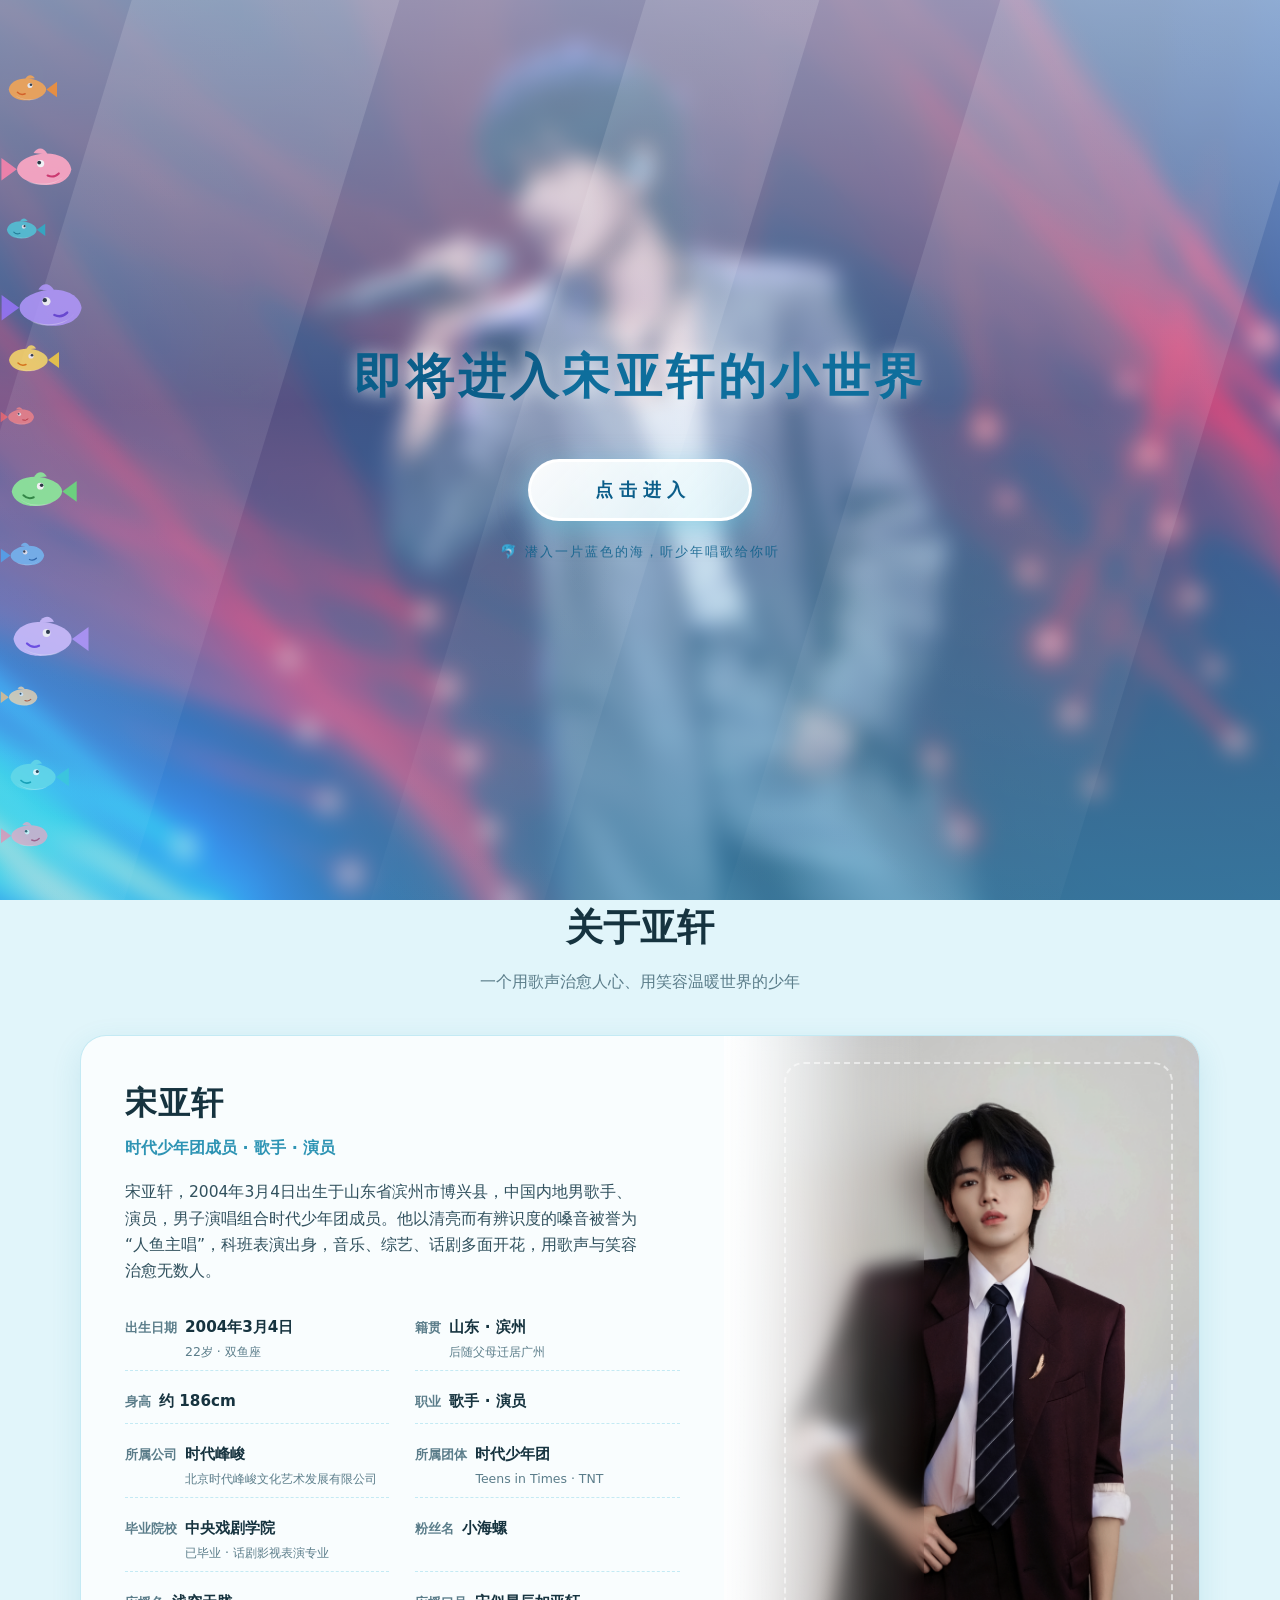
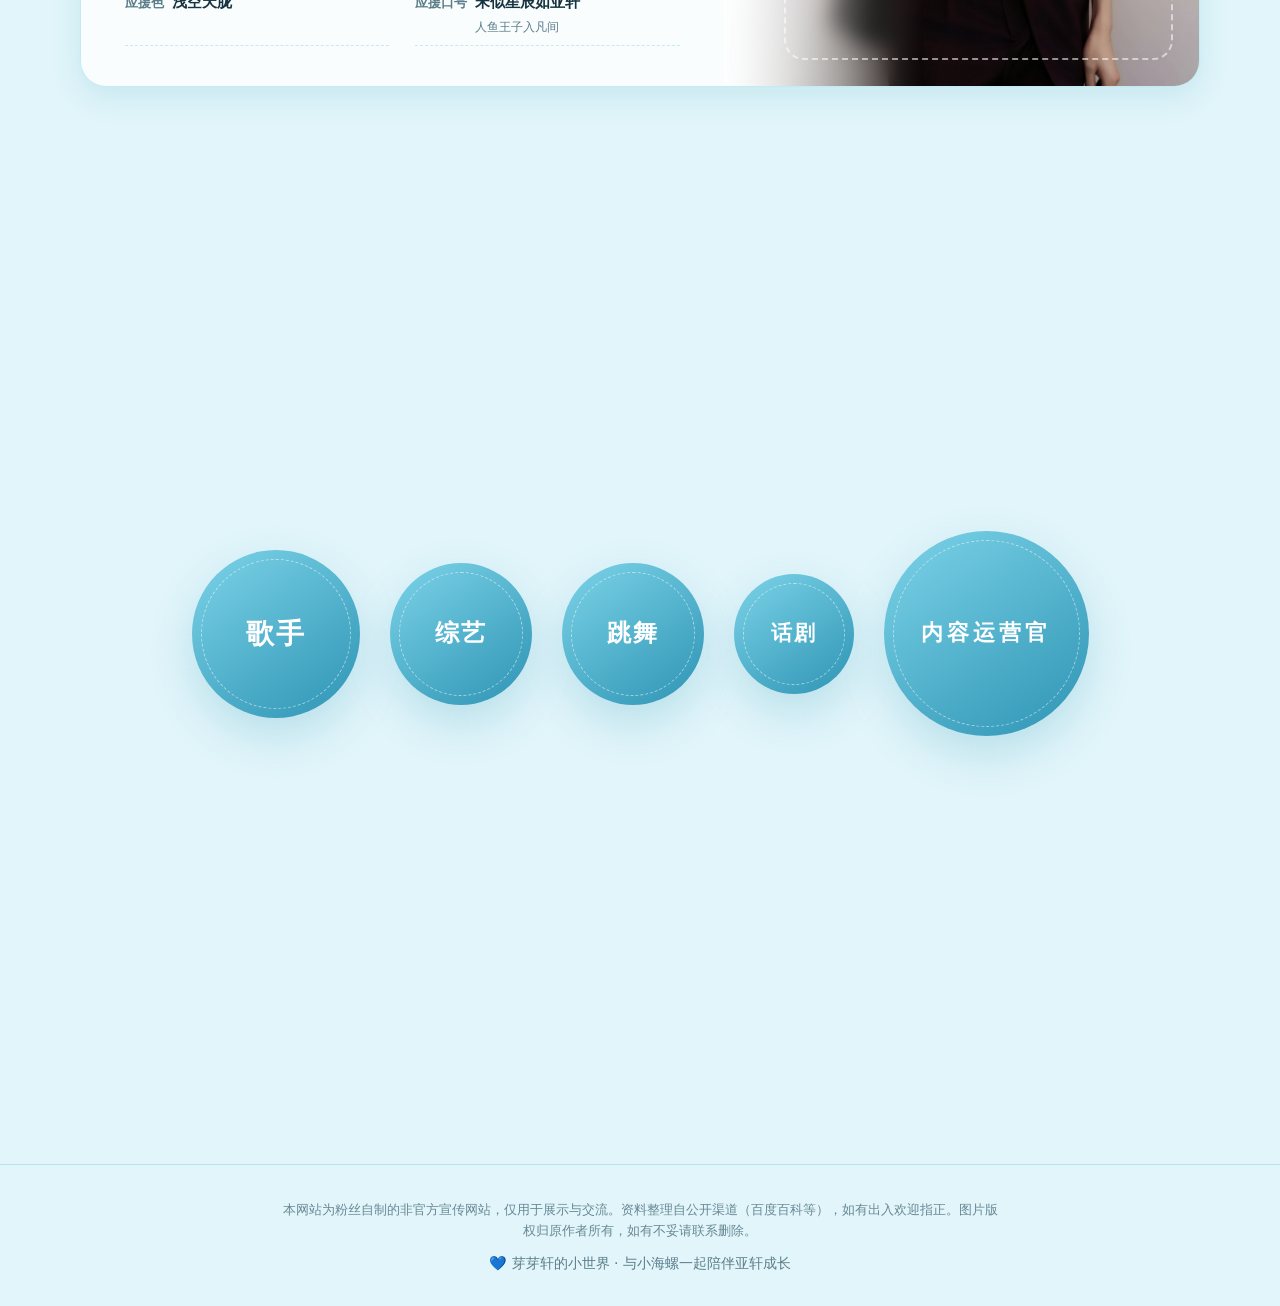
==== commit 1cf89723: "新增进入网站前的海底世界全屏引导页（主题色渐变+虚化照片背景+12条卡通小鱼游动+气泡+2秒后出现点击进入按钮），并删除组合歌曲《朱雀》" ====
--- a/index.html
+++ b/index.html
@@ -7,8 +7,49 @@
   <meta name="description" content="欢迎来到芽芽轩的小世界！这里是歌手、演员、时代少年团成员宋亚轩的个人介绍网站，包含个人简介、照片、作品与互动留言。">
   <link rel="icon" type="image/svg+xml" href="favicon.svg">
   <link rel="stylesheet" href="css/style.css">
+  <link rel="stylesheet" href="css/splash.css">
 </head>
 <body>
+  <!-- 进入网站前的海底世界引导页 -->
+  <div id="splash" role="dialog" aria-label="欢迎进入宋亚轩的小世界">
+    <div class="splash-bg" data-bg="photos/splash-bg.jpg"></div>
+    <div class="splash-tint"></div>
+    <div class="splash-rays" aria-hidden="true"><i></i><i></i><i></i></div>
+    <div class="splash-bubbles" aria-hidden="true">
+      <span class="bubble" style="left:6%;width:14px;height:14px;animation-duration:7s;animation-delay:0s;"></span>
+      <span class="bubble" style="left:15%;width:9px;height:9px;animation-duration:9s;animation-delay:1.2s;"></span>
+      <span class="bubble" style="left:24%;width:20px;height:20px;animation-duration:8s;animation-delay:2.4s;"></span>
+      <span class="bubble" style="left:34%;width:12px;height:12px;animation-duration:11s;animation-delay:0.8s;"></span>
+      <span class="bubble" style="left:44%;width:8px;height:8px;animation-duration:7s;animation-delay:3.1s;"></span>
+      <span class="bubble" style="left:53%;width:17px;height:17px;animation-duration:9s;animation-delay:1.8s;"></span>
+      <span class="bubble" style="left:62%;width:11px;height:11px;animation-duration:12s;animation-delay:0.4s;"></span>
+      <span class="bubble" style="left:71%;width:24px;height:24px;animation-duration:8s;animation-delay:2.8s;"></span>
+      <span class="bubble" style="left:80%;width:13px;height:13px;animation-duration:10s;animation-delay:1.1s;"></span>
+      <span class="bubble" style="left:89%;width:18px;height:18px;animation-duration:7s;animation-delay:2.2s;"></span>
+      <span class="bubble" style="left:95%;width:10px;height:10px;animation-duration:9s;animation-delay:3.4s;"></span>
+    </div>
+    <div class="splash-fish" aria-hidden="true">
+      <span class="fish" style="top:8%;width:58px;opacity:0.8;animation:swim-left 20s linear -6s infinite;"><svg viewBox="0 0 120 72" xmlns="http://www.w3.org/2000/svg"><path d="M96 36 L118 20 L118 52 Z" fill="#FF922B"/><path d="M18 36 C22 12 58 8 82 20 C100 29 100 43 82 52 C58 64 22 60 18 36 Z" fill="#FFA94D"/><path d="M52 15 C57 4 67 4 72 13 Z" fill="#FFA94D"/><path d="M26 42 C36 58 64 60 82 52 C70 62 38 61 26 42 Z" fill="rgba(255,255,255,.35)"/><circle cx="62" cy="28" r="5.2" fill="#fff"/><circle cx="64" cy="26.5" r="2.7" fill="#22303c"/><path d="M36 42 Q43 49 52 45" stroke="#E8590C" stroke-width="3" fill="none" stroke-linecap="round"/></svg></span>
+      <span class="fish flip" style="top:16%;width:84px;opacity:0.9;animation:swim-right 26s linear -14s infinite;"><svg viewBox="0 0 120 72" xmlns="http://www.w3.org/2000/svg"><path d="M96 36 L118 20 L118 52 Z" fill="#F783AC"/><path d="M18 36 C22 12 58 8 82 20 C100 29 100 43 82 52 C58 64 22 60 18 36 Z" fill="#FFA8C5"/><path d="M52 15 C57 4 67 4 72 13 Z" fill="#FFA8C5"/><path d="M26 42 C36 58 64 60 82 52 C70 62 38 61 26 42 Z" fill="rgba(255,255,255,.35)"/><circle cx="62" cy="28" r="5.2" fill="#fff"/><circle cx="64" cy="26.5" r="2.7" fill="#22303c"/><path d="M36 42 Q43 49 52 45" stroke="#D6336C" stroke-width="3" fill="none" stroke-linecap="round"/></svg></span>
+      <span class="fish" style="top:24%;width:46px;opacity:0.75;animation:swim-left 16s linear -3s infinite;"><svg viewBox="0 0 120 72" xmlns="http://www.w3.org/2000/svg"><path d="M96 36 L118 20 L118 52 Z" fill="#22B8CF"/><path d="M18 36 C22 12 58 8 82 20 C100 29 100 43 82 52 C58 64 22 60 18 36 Z" fill="#4DD0E1"/><path d="M52 15 C57 4 67 4 72 13 Z" fill="#4DD0E1"/><path d="M26 42 C36 58 64 60 82 52 C70 62 38 61 26 42 Z" fill="rgba(255,255,255,.35)"/><circle cx="62" cy="28" r="5.2" fill="#fff"/><circle cx="64" cy="26.5" r="2.7" fill="#22303c"/><path d="M36 42 Q43 49 52 45" stroke="#0C8599" stroke-width="3" fill="none" stroke-linecap="round"/></svg></span>
+      <span class="fish flip" style="top:31%;width:96px;opacity:0.85;animation:swim-right 30s linear -20s infinite;"><svg viewBox="0 0 120 72" xmlns="http://www.w3.org/2000/svg"><path d="M96 36 L118 20 L118 52 Z" fill="#9775FA"/><path d="M18 36 C22 12 58 8 82 20 C100 29 100 43 82 52 C58 64 22 60 18 36 Z" fill="#B197FC"/><path d="M52 15 C57 4 67 4 72 13 Z" fill="#B197FC"/><path d="M26 42 C36 58 64 60 82 52 C70 62 38 61 26 42 Z" fill="rgba(255,255,255,.35)"/><circle cx="62" cy="28" r="5.2" fill="#fff"/><circle cx="64" cy="26.5" r="2.7" fill="#22303c"/><path d="M36 42 Q43 49 52 45" stroke="#6741D9" stroke-width="3" fill="none" stroke-linecap="round"/></svg></span>
+      <span class="fish" style="top:38%;width:60px;opacity:0.8;animation:swim-left 22s linear -10s infinite;"><svg viewBox="0 0 120 72" xmlns="http://www.w3.org/2000/svg"><path d="M96 36 L118 20 L118 52 Z" fill="#FFD43B"/><path d="M18 36 C22 12 58 8 82 20 C100 29 100 43 82 52 C58 64 22 60 18 36 Z" fill="#FFE066"/><path d="M52 15 C57 4 67 4 72 13 Z" fill="#FFE066"/><path d="M26 42 C36 58 64 60 82 52 C70 62 38 61 26 42 Z" fill="rgba(255,255,255,.35)"/><circle cx="62" cy="28" r="5.2" fill="#fff"/><circle cx="64" cy="26.5" r="2.7" fill="#22303c"/><path d="M36 42 Q43 49 52 45" stroke="#E67700" stroke-width="3" fill="none" stroke-linecap="round"/></svg></span>
+      <span class="fish flip" style="top:45%;width:40px;opacity:0.7;animation:swim-right 14s linear -7s infinite;"><svg viewBox="0 0 120 72" xmlns="http://www.w3.org/2000/svg"><path d="M96 36 L118 20 L118 52 Z" fill="#FF6B6B"/><path d="M18 36 C22 12 58 8 82 20 C100 29 100 43 82 52 C58 64 22 60 18 36 Z" fill="#FF8787"/><path d="M52 15 C57 4 67 4 72 13 Z" fill="#FF8787"/><path d="M26 42 C36 58 64 60 82 52 C70 62 38 61 26 42 Z" fill="rgba(255,255,255,.35)"/><circle cx="62" cy="28" r="5.2" fill="#fff"/><circle cx="64" cy="26.5" r="2.7" fill="#22303c"/><path d="M36 42 Q43 49 52 45" stroke="#C92A2A" stroke-width="3" fill="none" stroke-linecap="round"/></svg></span>
+      <span class="fish" style="top:52%;width:78px;opacity:0.9;animation:swim-left 28s linear -18s infinite;"><svg viewBox="0 0 120 72" xmlns="http://www.w3.org/2000/svg"><path d="M96 36 L118 20 L118 52 Z" fill="#69DB7C"/><path d="M18 36 C22 12 58 8 82 20 C100 29 100 43 82 52 C58 64 22 60 18 36 Z" fill="#8CE99A"/><path d="M52 15 C57 4 67 4 72 13 Z" fill="#8CE99A"/><path d="M26 42 C36 58 64 60 82 52 C70 62 38 61 26 42 Z" fill="rgba(255,255,255,.35)"/><circle cx="62" cy="28" r="5.2" fill="#fff"/><circle cx="64" cy="26.5" r="2.7" fill="#22303c"/><path d="M36 42 Q43 49 52 45" stroke="#2B8A3E" stroke-width="3" fill="none" stroke-linecap="round"/></svg></span>
+      <span class="fish flip" style="top:60%;width:52px;opacity:0.75;animation:swim-right 18s linear -5s infinite;"><svg viewBox="0 0 120 72" xmlns="http://www.w3.org/2000/svg"><path d="M96 36 L118 20 L118 52 Z" fill="#4DABF7"/><path d="M18 36 C22 12 58 8 82 20 C100 29 100 43 82 52 C58 64 22 60 18 36 Z" fill="#74C0FC"/><path d="M52 15 C57 4 67 4 72 13 Z" fill="#74C0FC"/><path d="M26 42 C36 58 64 60 82 52 C70 62 38 61 26 42 Z" fill="rgba(255,255,255,.35)"/><circle cx="62" cy="28" r="5.2" fill="#fff"/><circle cx="64" cy="26.5" r="2.7" fill="#22303c"/><path d="M36 42 Q43 49 52 45" stroke="#1864AB" stroke-width="3" fill="none" stroke-linecap="round"/></svg></span>
+      <span class="fish" style="top:68%;width:90px;opacity:0.85;animation:swim-left 32s linear -24s infinite;"><svg viewBox="0 0 120 72" xmlns="http://www.w3.org/2000/svg"><path d="M96 36 L118 20 L118 52 Z" fill="#B197FC"/><path d="M18 36 C22 12 58 8 82 20 C100 29 100 43 82 52 C58 64 22 60 18 36 Z" fill="#D0BFFF"/><path d="M52 15 C57 4 67 4 72 13 Z" fill="#D0BFFF"/><path d="M26 42 C36 58 64 60 82 52 C70 62 38 61 26 42 Z" fill="rgba(255,255,255,.35)"/><circle cx="62" cy="28" r="5.2" fill="#fff"/><circle cx="64" cy="26.5" r="2.7" fill="#22303c"/><path d="M36 42 Q43 49 52 45" stroke="#7048E8" stroke-width="3" fill="none" stroke-linecap="round"/></svg></span>
+      <span class="fish flip" style="top:76%;width:44px;opacity:0.7;animation:swim-right 15s linear -9s infinite;"><svg viewBox="0 0 120 72" xmlns="http://www.w3.org/2000/svg"><path d="M96 36 L118 20 L118 52 Z" fill="#FFC078"/><path d="M18 36 C22 12 58 8 82 20 C100 29 100 43 82 52 C58 64 22 60 18 36 Z" fill="#FFD8A8"/><path d="M52 15 C57 4 67 4 72 13 Z" fill="#FFD8A8"/><path d="M26 42 C36 58 64 60 82 52 C70 62 38 61 26 42 Z" fill="rgba(255,255,255,.35)"/><circle cx="62" cy="28" r="5.2" fill="#fff"/><circle cx="64" cy="26.5" r="2.7" fill="#22303c"/><path d="M36 42 Q43 49 52 45" stroke="#D9480F" stroke-width="3" fill="none" stroke-linecap="round"/></svg></span>
+      <span class="fish" style="top:84%;width:70px;opacity:0.8;animation:swim-left 24s linear -12s infinite;"><svg viewBox="0 0 120 72" xmlns="http://www.w3.org/2000/svg"><path d="M96 36 L118 20 L118 52 Z" fill="#3BC9DB"/><path d="M18 36 C22 12 58 8 82 20 C100 29 100 43 82 52 C58 64 22 60 18 36 Z" fill="#66D9E8"/><path d="M52 15 C57 4 67 4 72 13 Z" fill="#66D9E8"/><path d="M26 42 C36 58 64 60 82 52 C70 62 38 61 26 42 Z" fill="rgba(255,255,255,.35)"/><circle cx="62" cy="28" r="5.2" fill="#fff"/><circle cx="64" cy="26.5" r="2.7" fill="#22303c"/><path d="M36 42 Q43 49 52 45" stroke="#1098AD" stroke-width="3" fill="none" stroke-linecap="round"/></svg></span>
+      <span class="fish flip" style="top:91%;width:56px;opacity:0.65;animation:swim-right 19s linear -2s infinite;"><svg viewBox="0 0 120 72" xmlns="http://www.w3.org/2000/svg"><path d="M96 36 L118 20 L118 52 Z" fill="#F783AC"/><path d="M18 36 C22 12 58 8 82 20 C100 29 100 43 82 52 C58 64 22 60 18 36 Z" fill="#FAA2C1"/><path d="M52 15 C57 4 67 4 72 13 Z" fill="#FAA2C1"/><path d="M26 42 C36 58 64 60 82 52 C70 62 38 61 26 42 Z" fill="rgba(255,255,255,.35)"/><circle cx="62" cy="28" r="5.2" fill="#fff"/><circle cx="64" cy="26.5" r="2.7" fill="#22303c"/><path d="M36 42 Q43 49 52 45" stroke="#C2255C" stroke-width="3" fill="none" stroke-linecap="round"/></svg></span>
+    </div>
+    <div class="splash-center">
+      <h1 class="splash-title">即将进入<span class="hl">宋亚轩的小世界</span></h1>
+      <button class="splash-enter" type="button">点击进入</button>
+      <p class="splash-sub">🐬 潜入一片蓝色的海，听少年唱歌给你听</p>
+    </div>
+  </div>
+  <script>try{if(sessionStorage.getItem("splashDone")==="1"){document.getElementById("splash").style.display="none";}}catch(e){}</script>
+
 
   <!-- 顶部导航 -->
   <nav class="nav">
@@ -104,6 +145,7 @@
   <button id="toTop" title="回到顶部">↑</button>
   <script src="js/data.js"></script>
   <script src="js/main.js"></script>
+  <script src="js/splash.js"></script>
 </body>
 </html>
 
--- a/css/style.css
+++ b/css/style.css
@@ -461,6 +461,11 @@
 }
 .qq-go-btn:hover { color: #fff; transform: translateY(-2px); box-shadow: 0 10px 24px rgba(49, 194, 124, 0.45); }
 .work-qq { cursor: pointer; }
+.qq-hint {
+  margin: 8px 0 0; font-size: 0.72rem; color: var(--primary-deep); opacity: .75;
+  line-height: 1.5;
+}
+
 
 /* ---------- 留言板 · 发布提示 ---------- */
 .post-tip {
--- a/css/splash.css
+++ b/css/splash.css
@@ -0,0 +1,114 @@
+/* ============ 进入网站前的海底世界引导页 ============ */
+#splash {
+  position: fixed;
+  inset: 0;
+  z-index: 99999;
+  display: flex;
+  align-items: center;
+  justify-content: center;
+  background: linear-gradient(180deg, #E1F5FA 0%, #A9E3F2 50%, #63C5DE 100%);
+  overflow: hidden;
+  transition: opacity .7s ease, visibility .7s ease;
+}
+#splash.leaving { opacity: 0; visibility: hidden; pointer-events: none; }
+
+.splash-bg {
+  position: absolute;
+  inset: -26px;
+  background: url("../photos/splash-bg.jpg") center / cover no-repeat;
+  filter: blur(10px) saturate(1.08);
+  transform: scale(1.12);
+}
+.splash-tint {
+  position: absolute;
+  inset: 0;
+  background: linear-gradient(180deg,
+    rgba(225, 245, 250, .55) 0%,
+    rgba(225, 245, 250, .28) 45%,
+    rgba(99, 197, 222, .55) 100%);
+}
+
+/* 海底光柱 */
+.splash-rays { position: absolute; inset: 0; pointer-events: none; }
+.splash-rays i {
+  position: absolute; top: -20%; bottom: -20%;
+  width: 20vw; transform: rotate(17deg);
+  background: linear-gradient(180deg, rgba(255,255,255,.16), rgba(255,255,255,0));
+  animation: ray-sway 7s ease-in-out infinite alternate;
+}
+.splash-rays i:nth-child(2) { left: 40%; width: 13vw; animation-delay: 1.6s; }
+.splash-rays i:nth-child(3) { left: 68%; width: 25vw; animation-delay: 3s; }
+@keyframes ray-sway { from { transform: rotate(15deg) translateX(-2%); } to { transform: rotate(20deg) translateX(2%); } }
+
+/* 卡通小鱼 */
+.splash-fish, .splash-bubbles { position: absolute; inset: 0; pointer-events: none; }
+.fish {
+  position: absolute; left: 0;
+  will-change: transform;
+}
+.fish svg { display: block; width: 100%; height: auto; }
+.fish.flip svg { transform: scaleX(-1); }
+@keyframes swim-right { from { transform: translateX(-22vw); } to { transform: translateX(122vw); } }
+@keyframes swim-left  { from { transform: translateX(122vw); } to { transform: translateX(-22vw); } }
+
+/* 上升气泡 */
+.bubble {
+  position: absolute; bottom: -48px; border-radius: 50%;
+  background: radial-gradient(circle at 32% 30%, rgba(255,255,255,.95), rgba(255,255,255,.28) 65%);
+  animation: rise linear infinite;
+}
+@keyframes rise {
+  0%   { transform: translateY(0); opacity: 0; }
+  10%  { opacity: .75; }
+  85%  { opacity: .75; }
+  100% { transform: translateY(-118vh); opacity: 0; }
+}
+
+/* 中间内容 */
+.splash-center { position: relative; z-index: 3; text-align: center; padding: 0 22px; }
+.splash-title {
+  margin: 0 0 42px;
+  font-size: clamp(1.65rem, 5.2vw, 3rem);
+  font-weight: 900;
+  letter-spacing: 4px;
+  color: #0B5E8A;
+  text-shadow: 0 2px 18px rgba(255,255,255,.75);
+  animation: title-in 1s ease both;
+}
+.splash-title .hl { color: #0E6E9C; }
+@keyframes title-in { from { opacity: 0; transform: translateY(22px) scale(.95); } to { opacity: 1; transform: none; } }
+
+.splash-enter {
+  display: inline-block;
+  padding: 16px 58px;
+  border-radius: 999px;
+  border: 3px solid rgba(255,255,255,.95);
+  background: linear-gradient(135deg, rgba(255,255,255,.96), rgba(225,245,250,.9));
+  color: #0B5E8A;
+  font-size: 1.12rem; font-weight: 800;
+  letter-spacing: 6px; text-indent: 6px;
+  cursor: pointer;
+  box-shadow: 0 8px 28px rgba(99,197,222,.55);
+  opacity: 0; transform: scale(.8);
+  transition: opacity .55s ease, transform .3s ease;
+}
+#splash.ready .splash-enter {
+  opacity: 1; transform: scale(1);
+  animation: enter-pulse 2s ease-in-out infinite;
+}
+#splash.ready .splash-enter:hover { transform: scale(1.06); }
+@keyframes enter-pulse {
+  0%, 100% { box-shadow: 0 8px 28px rgba(99,197,222,.55); }
+  50%      { box-shadow: 0 12px 40px rgba(99,197,222,.95); }
+}
+.splash-sub {
+  margin: 20px 0 0;
+  color: rgba(11,94,138,.85);
+  font-size: .84rem; letter-spacing: 2px;
+  opacity: 0; transition: opacity .5s ease .2s;
+}
+#splash.ready .splash-sub { opacity: 1; }
+
+@media (prefers-reduced-motion: reduce) {
+  .fish, .bubble, .splash-rays i { animation-duration: 9s !important; }
+}
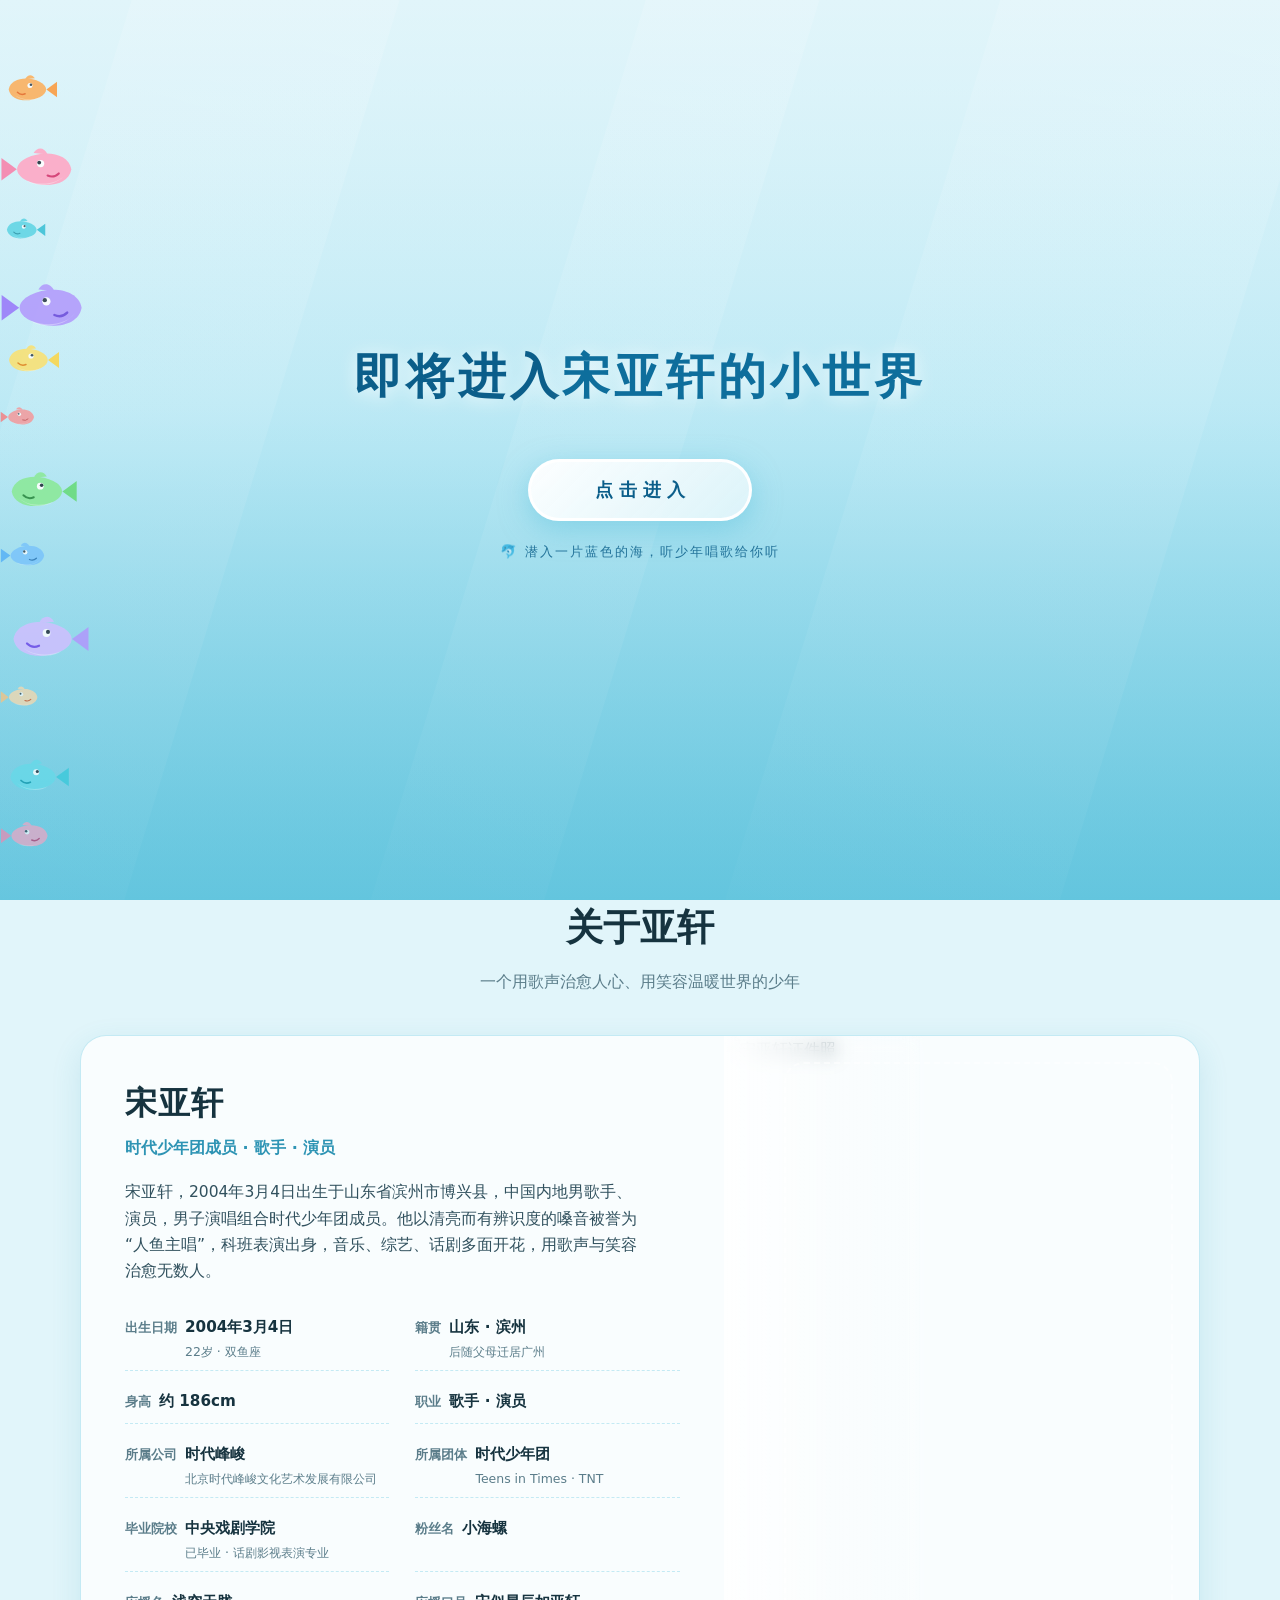
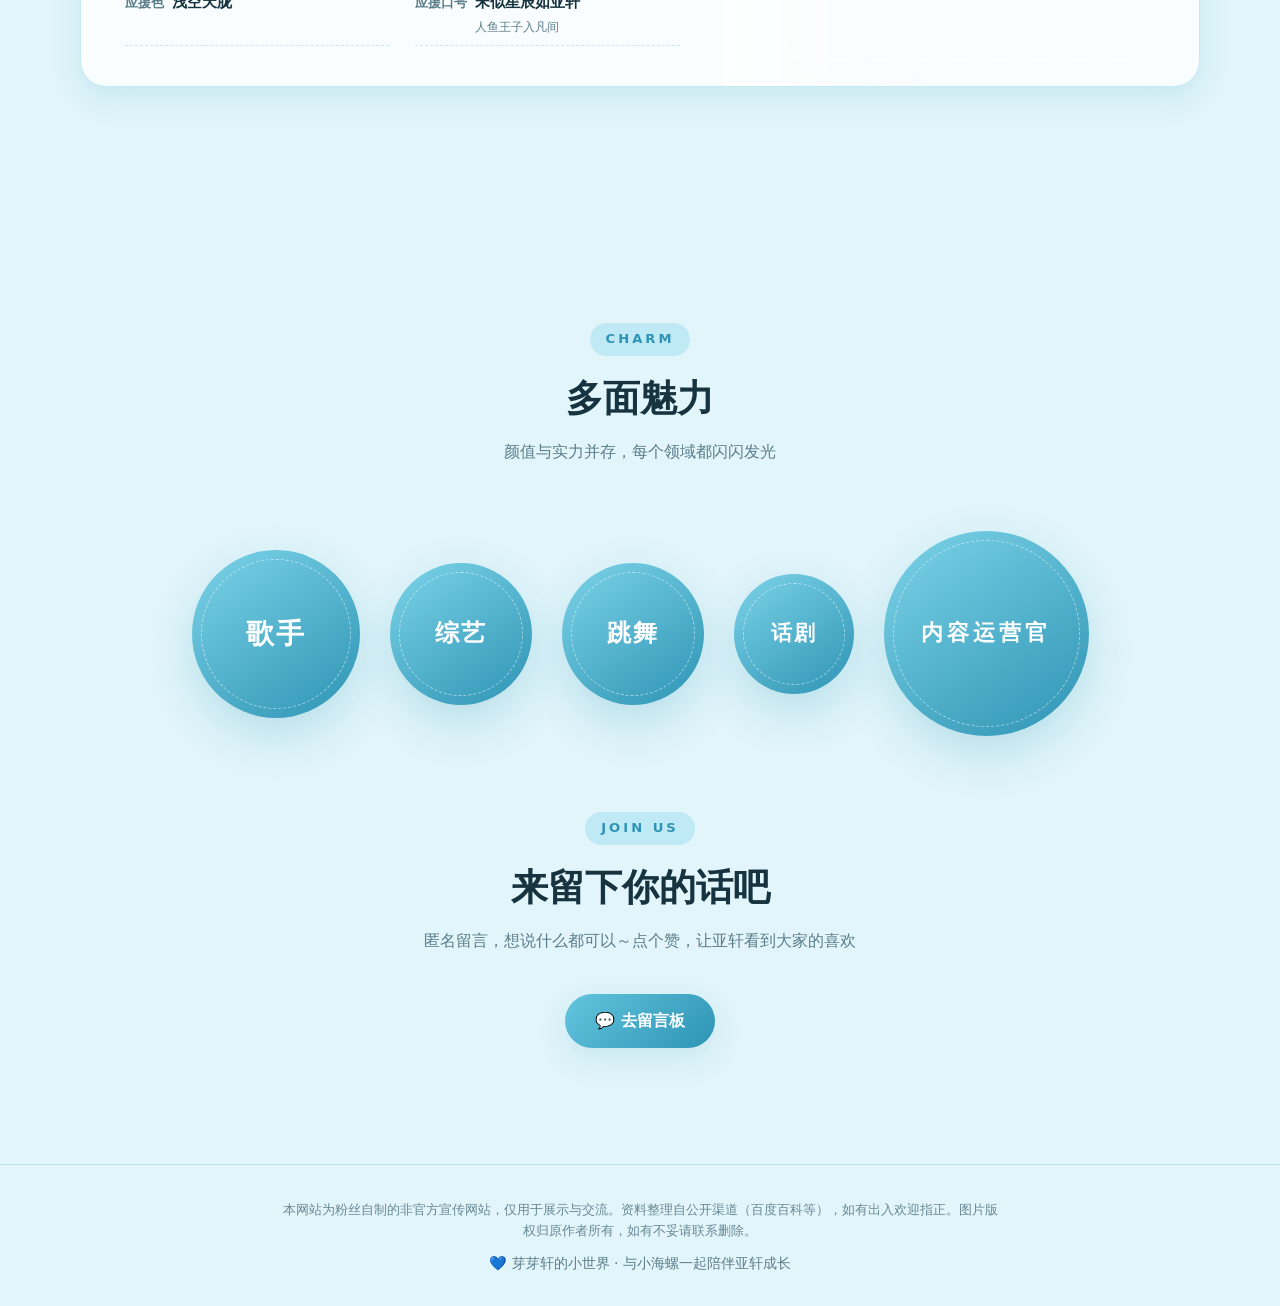
==== commit c9abef49: "Add files via upload" ====
--- a/index.html
+++ b/index.html
@@ -12,7 +12,7 @@
 <body>
   <!-- 进入网站前的海底世界引导页 -->
   <div id="splash" role="dialog" aria-label="欢迎进入宋亚轩的小世界">
-    <div class="splash-bg" data-bg="photos/splash-bg.jpg"></div>
+    <div class="splash-bg" data-bg="photos/optimized/splash-bg.webp"></div>
     <div class="splash-tint"></div>
     <div class="splash-rays" aria-hidden="true"><i></i><i></i><i></i></div>
     <div class="splash-bubbles" aria-hidden="true">
@@ -62,6 +62,7 @@
     </div>
     <div class="nav-extras">
       <a class="weibo-link" href="https://weibo.com/n/时代少年团-宋亚轩" target="_blank" rel="noopener" title="通往现实世界亚轩的通道">📣 通往现实世界亚轩的通道</a>
+      <button class="splash-back-btn" type="button" title="回到海底世界引导页" onclick="window.showSplash && window.showSplash()">🌊 返回导航页</button>
     </div>
   </nav>
 
@@ -102,7 +103,7 @@
           <div id="profileInfo" class="info-list"></div>
         </div>
         <div class="profile-photo">
-          <img src="photos/idph.jpg" alt="宋亚轩证件照">
+          <img src="photos/optimized/idph.webp" alt="宋亚轩证件照" width="1000" height="1500" decoding="async">
           <div class="photo-blur"></div>
           <div class="photo-ring"></div>
         </div>
@@ -148,4 +149,3 @@
   <script src="js/splash.js"></script>
 </body>
 </html>
-
--- a/css/style.css
+++ b/css/style.css
@@ -450,6 +450,17 @@
 }
 .weibo-link:hover { color: #fff; transform: translateY(-2px); box-shadow: var(--shadow-hover); }
 
+.splash-back-btn {
+  display: inline-flex; align-items: center; gap: 6px;
+  padding: 8px 16px; border-radius: 999px; white-space: nowrap;
+  border: 2px solid var(--primary-deep);
+  background: rgba(255,255,255,.75);
+  color: var(--primary-deep); font-weight: 700; font-size: 0.85rem;
+  font-family: inherit; cursor: pointer;
+  box-shadow: var(--shadow); transition: all .2s ease;
+}
+.splash-back-btn:hover { background: #fff; transform: translateY(-2px); box-shadow: var(--shadow-hover); }
+
 /* ---------- 作品页 · 去QQ音乐按钮 / 整卡可点 ---------- */
 .qq-go-btn {
   display: inline-flex; align-items: center; gap: 6px; margin-top: 14px;
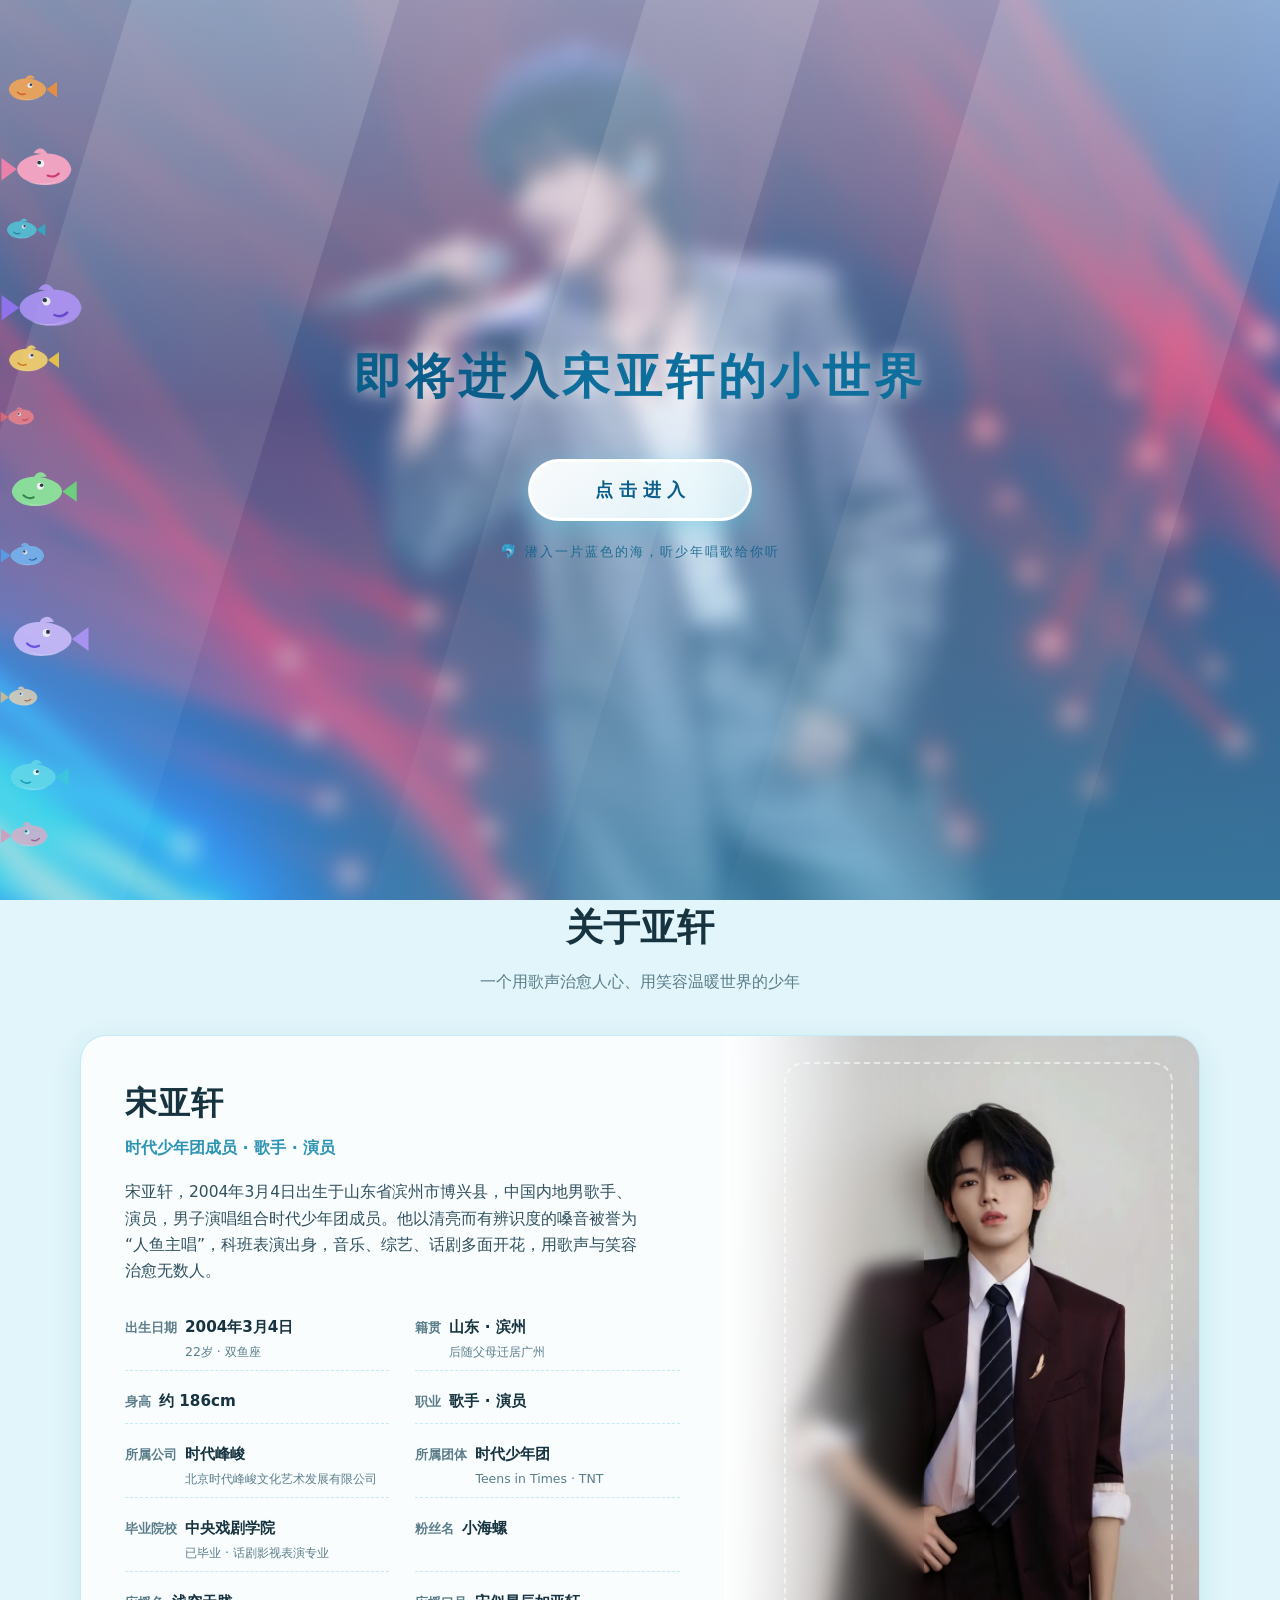
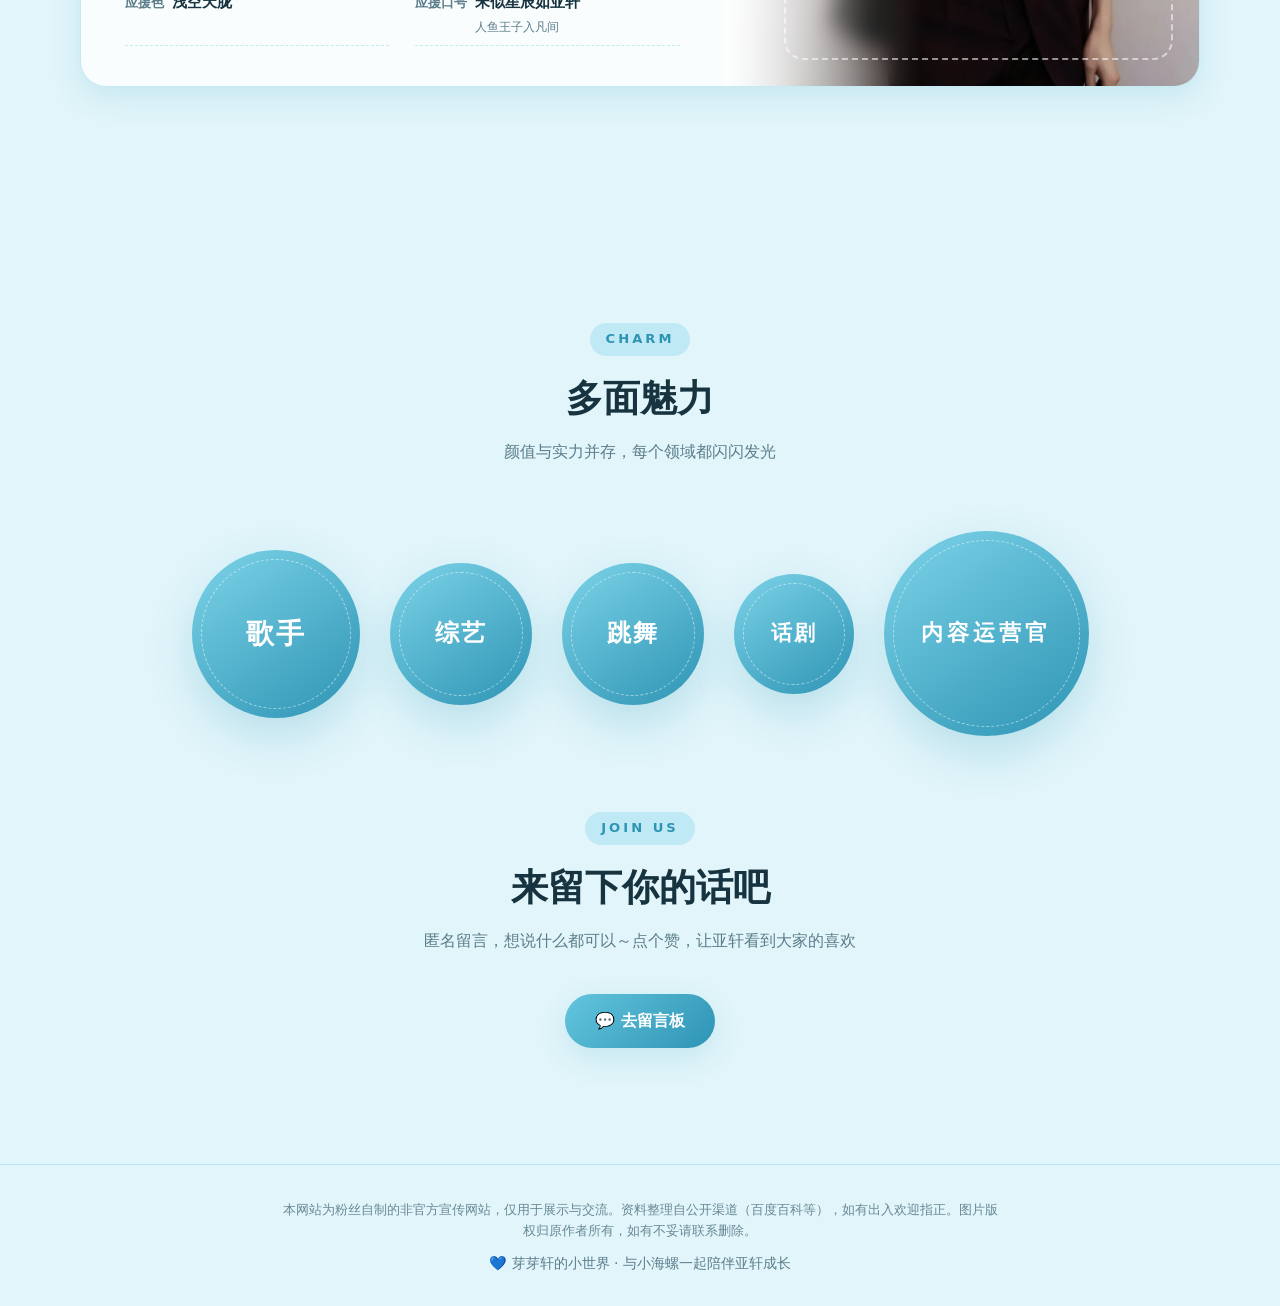
==== commit 4ca136c2: "Add files via upload" ====
--- a/index.html
+++ b/index.html
@@ -12,7 +12,7 @@
 <body>
   <!-- 进入网站前的海底世界引导页 -->
   <div id="splash" role="dialog" aria-label="欢迎进入宋亚轩的小世界">
-    <div class="splash-bg" data-bg="photos/optimized/splash-bg.webp"></div>
+    <div class="splash-bg" data-bg="splash-bg.webp"></div>
     <div class="splash-tint"></div>
     <div class="splash-rays" aria-hidden="true"><i></i><i></i><i></i></div>
     <div class="splash-bubbles" aria-hidden="true">
@@ -103,7 +103,7 @@
           <div id="profileInfo" class="info-list"></div>
         </div>
         <div class="profile-photo">
-          <img src="photos/optimized/idph.webp" alt="宋亚轩证件照" width="1000" height="1500" decoding="async">
+          <img src="idph.webp" alt="宋亚轩证件照" width="1000" height="1500" decoding="async">
           <div class="photo-blur"></div>
           <div class="photo-ring"></div>
         </div>
--- a/css/style.css
+++ b/css/style.css
@@ -483,3 +483,243 @@
   text-align: center; color: var(--primary-deep); font-weight: 700;
   font-size: 0.9rem; margin: 0 0 14px;
 }
+
+/* ---------- 图片加载与双端体验优化 ---------- */
+body.lightbox-open { overflow: hidden; }
+
+.g-item { isolation: isolate; }
+.g-item picture { display: block; }
+.g-item img {
+  width: 100%; height: auto; background: var(--bg-soft);
+  content-visibility: auto;
+}
+.g-item:focus-visible {
+  outline: 3px solid var(--primary-deep);
+  outline-offset: 3px;
+}
+.lightbox img {
+  opacity: 0;
+  transition: opacity .2s ease;
+}
+.lightbox img[src] { opacity: 1; }
+
+/* 平板尺寸：优先压缩顶部操作区，给内容更多空间 */
+@media (max-width: 900px) {
+  .nav {
+    display: grid;
+    grid-template-columns: minmax(0, 1fr) auto;
+    align-items: center;
+    min-height: 0;
+    padding: max(9px, env(safe-area-inset-top)) 16px 0;
+    gap: 7px 10px;
+  }
+  .brand { min-width: 0; font-size: 1rem; gap: 8px; }
+  .brand .logo-badge { width: 32px; height: 32px; flex: 0 0 32px; border-radius: 10px; }
+  .nav-extras { justify-self: end; gap: 6px; }
+  .weibo-link, .splash-back-btn {
+    width: 38px; height: 38px; min-width: 38px; padding: 0;
+    justify-content: center; gap: 0; overflow: hidden;
+    color: transparent; font-size: 0; line-height: 1;
+    box-shadow: none;
+  }
+  .weibo-link::before { content: "📣"; color: #fff; font-size: 1rem; }
+  .splash-back-btn::before { content: "🌊"; color: var(--primary-deep); font-size: 1rem; }
+  .nav-links {
+    grid-column: 1 / -1;
+    order: initial;
+    width: calc(100% + 32px);
+    margin: 0 -16px;
+    padding: 5px 16px 8px;
+    justify-content: flex-start;
+    flex-wrap: nowrap;
+    gap: 4px;
+    overflow-x: auto;
+    border-top: 1px dashed rgba(99, 197, 222, .42);
+    -webkit-overflow-scrolling: touch;
+    scrollbar-width: none;
+  }
+  .nav-links::-webkit-scrollbar { display: none; }
+  .nav-links a {
+    flex: 0 0 auto;
+    display: inline-flex;
+    align-items: center;
+    min-height: 36px;
+    padding: 6px 14px;
+    font-size: .88rem;
+  }
+  .profile-photo { min-height: min(58vw, 430px); }
+  .gallery { columns: 3 190px; column-gap: 12px; }
+  .g-item { margin-bottom: 12px; border-radius: 16px; }
+  .works-grid { grid-template-columns: repeat(auto-fill, minmax(260px, 1fr)); gap: 16px; }
+}
+
+/* 手机端为主要使用场景 */
+@media (max-width: 640px) {
+  :root { --radius: 16px; }
+  .container { width: calc(100% - 28px); }
+  .section { padding: 38px 0; }
+  .hero { padding: 38px 0 32px; }
+  .hero .badge {
+    max-width: 100%;
+    margin-bottom: 15px;
+    padding: 6px 12px;
+    font-size: .76rem;
+    line-height: 1.4;
+  }
+  .hero h1 {
+    font-size: clamp(2.2rem, 14vw, 3.25rem);
+    line-height: 1.2;
+    letter-spacing: 1px;
+  }
+  .hero .subtitle { margin-top: 10px; font-size: .98rem; line-height: 1.55; }
+  .hero .tagline { margin-top: 5px; font-size: .86rem; line-height: 1.6; }
+  .hero .cta { flex-direction: column; align-items: center; gap: 10px; margin-top: 22px; }
+  .hero .cta .btn { width: min(100%, 260px); min-height: 48px; justify-content: center; padding: 11px 22px; }
+  .hero-avatar { width: 132px; height: 132px; margin-top: 24px; font-size: 3rem; }
+  .bubbles .bubble:nth-child(n+3) { display: none; }
+  .section-head { margin-bottom: 26px; }
+  .section-head .kicker, .page-head .kicker { font-size: .72rem; letter-spacing: 2px; }
+  .section-head h2 { line-height: 1.35; }
+  .section-head p { padding: 0 4px; font-size: .9rem; line-height: 1.65; }
+
+  .page-head { padding: 40px 18px 0; }
+  .page-head h1 { font-size: 1.8rem; line-height: 1.3; }
+  .page-head p { margin-top: 6px; font-size: .88rem; line-height: 1.6; }
+
+  .profile-layout { margin-top: 24px; border-radius: 20px; }
+  .profile-photo {
+    width: 100%;
+    min-height: 0;
+    aspect-ratio: 4 / 5;
+    max-height: 410px;
+  }
+  .profile-photo img { object-position: center 32%; }
+  .profile-text { padding: 22px 18px 24px; }
+  .profile-text .p-name { font-size: 1.55rem; }
+  .profile-text .p-role { font-size: .9rem; }
+  .profile-text .p-about { margin: 13px 0 16px; font-size: .91rem; line-height: 1.75; }
+  .info-list { grid-template-columns: 1fr; gap: 0; }
+  .info-row { align-items: flex-start; padding: 8px 0; }
+  .info-row .iv { text-align: right; overflow-wrap: anywhere; }
+  .photo-ring { inset: 14px; }
+
+  .stats { grid-template-columns: repeat(2, minmax(0, 1fr)); gap: 10px; margin-top: 24px; }
+  .stat { padding: 18px 8px; border-radius: 14px; }
+  .stat .num { font-size: 1.6rem; line-height: 1.3; }
+  .stat .cap { font-size: .78rem; line-height: 1.45; }
+
+  .charm-bubbles {
+    display: grid;
+    grid-template-columns: repeat(2, minmax(0, 1fr));
+    justify-items: center;
+    gap: 14px;
+    padding: 12px 0 4px;
+  }
+  .bubble-tag.lg, .bubble-tag.md, .bubble-tag.sm {
+    width: min(37vw, 142px);
+    height: min(37vw, 142px);
+    font-size: 1.25rem;
+  }
+  .bubble-tag.wide {
+    grid-column: 1 / -1;
+    width: min(100%, 300px);
+    height: auto;
+    aspect-ratio: 2.35 / 1;
+    font-size: 1.15rem;
+    letter-spacing: 2px;
+  }
+
+  .tabs {
+    flex-wrap: nowrap;
+    justify-content: flex-start;
+    gap: 8px;
+    margin: 0 -14px 24px;
+    padding: 0 14px 4px;
+    overflow-x: auto;
+    -webkit-overflow-scrolling: touch;
+    scrollbar-width: none;
+  }
+  .tabs::-webkit-scrollbar { display: none; }
+  .tab { flex: 0 0 auto; min-height: 40px; padding: 8px 17px; font-size: .86rem; }
+  .works-grid { grid-template-columns: 1fr; gap: 14px; }
+  .work { padding: 18px; }
+  .work h3 { font-size: 1.08rem; line-height: 1.5; }
+  .work p { font-size: .89rem; line-height: 1.7; }
+  .qq-go-btn { min-height: 42px; }
+
+  .gallery { columns: 2; column-gap: 10px; }
+  .g-item { margin-bottom: 10px; border-radius: 13px; }
+  .g-item .cap {
+    padding: 24px 8px 8px;
+    font-size: .72rem;
+    line-height: 1.35;
+    opacity: 1;
+  }
+  .g-item:hover img { transform: none; }
+
+  .lightbox {
+    gap: 0;
+    padding: 56px 12px calc(70px + env(safe-area-inset-bottom));
+  }
+  .lightbox img {
+    width: auto;
+    max-width: calc(100vw - 24px);
+    max-height: calc(100dvh - 142px);
+    border-radius: 10px;
+    object-fit: contain;
+  }
+  .lightbox .lb-cap {
+    position: absolute;
+    left: 66px; right: 66px;
+    bottom: calc(24px + env(safe-area-inset-bottom));
+    overflow: hidden;
+    color: #EAF8FD;
+    font-size: .78rem;
+    line-height: 1.4;
+    text-align: center;
+    text-overflow: ellipsis;
+    white-space: nowrap;
+  }
+  .lb-btn {
+    top: auto;
+    bottom: calc(14px + env(safe-area-inset-bottom));
+    width: 44px; height: 44px;
+    transform: none;
+    background: rgba(255,255,255,.2);
+  }
+  .lb-prev { left: 14px; }
+  .lb-next { right: 14px; }
+  .lb-close {
+    top: max(10px, env(safe-area-inset-top));
+    right: 10px;
+    width: 44px; height: 44px;
+    display: grid; place-items: center;
+    border-radius: 50%;
+    background: rgba(255,255,255,.14);
+    font-size: 1.3rem;
+  }
+
+  .comment-form { padding: 16px; margin-bottom: 22px; }
+  .comment-form textarea { min-height: 108px; padding: 12px 13px; font-size: 16px; }
+  .form-foot { align-items: stretch; }
+  .form-foot .btn { min-height: 44px; justify-content: center; }
+  .toolbar { align-items: flex-start; margin-bottom: 14px; }
+  .sort-btn { min-height: 38px; padding: 6px 14px; }
+  .cmt { padding: 15px 16px; }
+  .cmt .cmt-text { font-size: .93rem; }
+  footer { margin-top: 32px; padding: 26px 0 calc(24px + env(safe-area-inset-bottom)); }
+  #toTop {
+    right: 14px;
+    bottom: calc(14px + env(safe-area-inset-bottom));
+    width: 44px; height: 44px;
+  }
+}
+
+@media (max-width: 360px) {
+  .brand { font-size: .92rem; }
+  .brand .logo-badge { width: 30px; height: 30px; flex-basis: 30px; }
+  .weibo-link, .splash-back-btn { width: 36px; height: 36px; min-width: 36px; }
+  .nav { padding-left: 12px; padding-right: 12px; }
+  .nav-links { width: calc(100% + 24px); margin-left: -12px; margin-right: -12px; padding-left: 12px; padding-right: 12px; }
+  .gallery { column-gap: 8px; }
+}
--- a/css/splash.css
+++ b/css/splash.css
@@ -2,6 +2,8 @@
 #splash {
   position: fixed;
   inset: 0;
+  height: 100vh;
+  height: 100dvh;
   z-index: 99999;
   display: flex;
   align-items: center;
@@ -15,7 +17,7 @@
 .splash-bg {
   position: absolute;
   inset: -26px;
-  background: url("../photos/splash-bg.jpg") center / cover no-repeat;
+  background: url("../splash-bg.webp") center / cover no-repeat;
   filter: blur(10px) saturate(1.08);
   transform: scale(1.12);
 }
@@ -110,5 +112,34 @@
 #splash.ready .splash-sub { opacity: 1; }
 
 @media (prefers-reduced-motion: reduce) {
-  .fish, .bubble, .splash-rays i { animation-duration: 9s !important; }
+  .fish, .bubble, .splash-rays i, .splash-title, .splash-enter { animation: none !important; }
 }
+
+@media (max-width: 640px) {
+  .splash-bg { inset: -12px; filter: blur(6px) saturate(1.05); transform: scale(1.08); }
+  .splash-rays i { width: 30vw; opacity: .7; }
+  .fish:nth-child(n+6),
+  .bubble:nth-child(n+7) { display: none; }
+  .splash-center { width: 100%; padding: 0 20px; }
+  .splash-title {
+    margin-bottom: 30px;
+    font-size: clamp(1.55rem, 7.5vw, 2.2rem);
+    letter-spacing: 1px;
+    line-height: 1.45;
+  }
+  .splash-enter {
+    min-width: 180px;
+    min-height: 52px;
+    padding: 13px 36px;
+    font-size: 1rem;
+    letter-spacing: 3px;
+    text-indent: 3px;
+  }
+  .splash-sub {
+    margin-top: 16px;
+    padding: 0 12px;
+    font-size: .78rem;
+    letter-spacing: 1px;
+    line-height: 1.6;
+  }
+}
